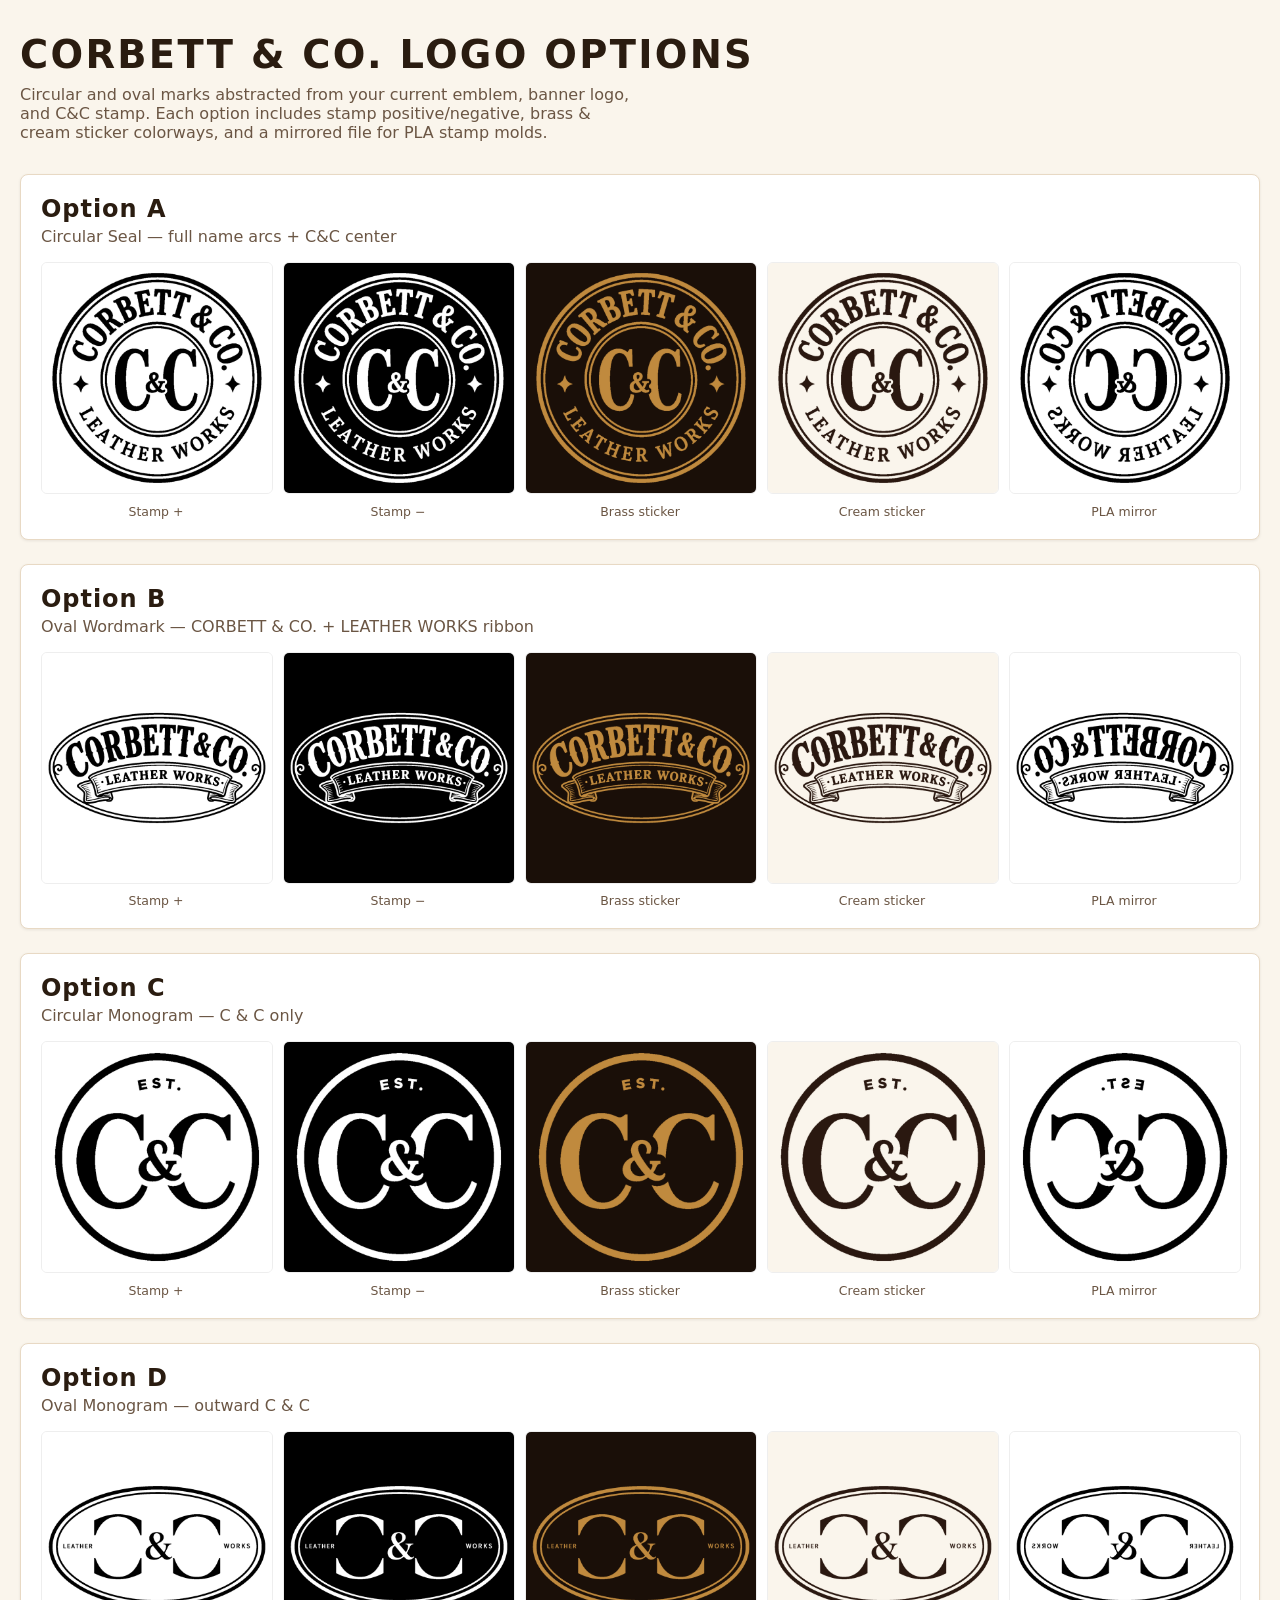
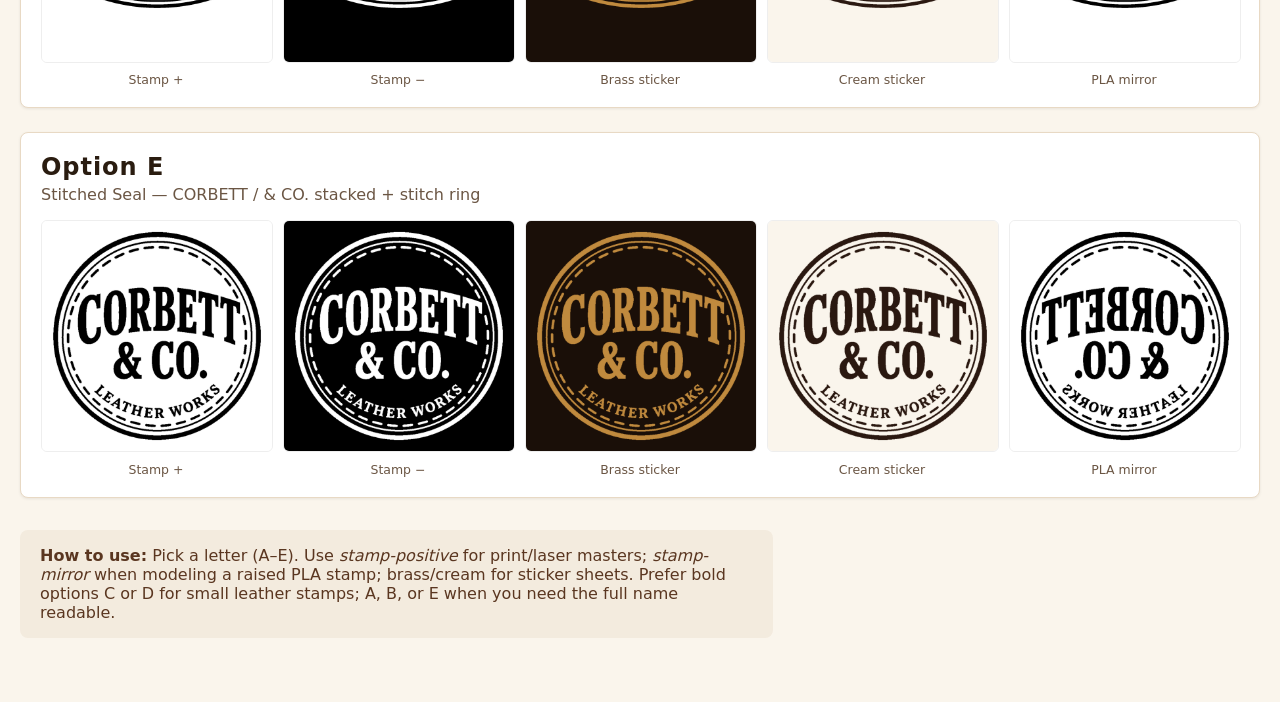
==== assets/logos/index.html @ cca7cacd "Add circular and oval logo options for stamps and stickers Five marks abstracted from the current em" ====
<!DOCTYPE html>
<html lang="en">
<head>
<meta charset="utf-8"/>
<meta name="viewport" content="width=device-width, initial-scale=1"/>
<title>Corbett &amp; Co. — Logo Options for Stamps &amp; Stickers</title>
<style>
  :root { font-family: "Source Sans 3", system-ui, sans-serif; color:#2a1c10; background:#faf5ec; }
  body { margin:0; padding:2rem 1.25rem 4rem; }
  h1 { font-family: Oswald, system-ui, sans-serif; letter-spacing:.06em; text-transform:uppercase; font-size:clamp(1.6rem,4vw,2.4rem); margin:0 0 .5rem; }
  .lead { color:#6b5644; max-width:60ch; margin:0 0 2rem; }
  .card { background:#fff; border:1px solid #e8d9c4; border-radius:8px; padding:1.25rem; margin-bottom:1.5rem; box-shadow:0 1px 3px rgba(26,15,8,.08); }
  .card h2 { font-family:Oswald,system-ui,sans-serif; margin:0 0 .25rem; letter-spacing:.04em; }
  .card p { margin:0 0 1rem; color:#6b5644; }
  .row { display:grid; grid-template-columns:repeat(auto-fit,minmax(140px,1fr)); gap:.75rem; }
  figure { margin:0; text-align:center; }
  img { width:100%; height:auto; background:#fff; border:1px solid #eee; border-radius:6px; }
  figcaption { font-size:.78rem; color:#6b5644; margin-top:.35rem; }
  .note { margin-top:2rem; padding:1rem 1.25rem; background:#f3ebde; border-radius:8px; color:#5a3620; max-width:70ch; }
</style>
</head>
<body>
  <h1>Corbett &amp; Co. Logo Options</h1>
  <p class="lead">Circular and oval marks abstracted from your current emblem, banner logo, and C&amp;C stamp. Each option includes stamp positive/negative, brass &amp; cream sticker colorways, and a mirrored file for PLA stamp molds.</p>
  
    <article class="card">
      <h2>Option A</h2>
      <p>Circular Seal — full name arcs + C&C center</p>
      <div class="row">
        <figure><img src="option-a-stamp-positive.png" alt=""><figcaption>Stamp +</figcaption></figure>
        <figure><img src="option-a-stamp-negative.png" alt=""><figcaption>Stamp −</figcaption></figure>
        <figure><img src="option-a-sticker-brass.png" alt=""><figcaption>Brass sticker</figcaption></figure>
        <figure><img src="option-a-sticker-cream.png" alt=""><figcaption>Cream sticker</figcaption></figure>
        <figure><img src="option-a-stamp-mirror.png" alt=""><figcaption>PLA mirror</figcaption></figure>
      </div>
    </article>
    <article class="card">
      <h2>Option B</h2>
      <p>Oval Wordmark — CORBETT & CO. + LEATHER WORKS ribbon</p>
      <div class="row">
        <figure><img src="option-b-stamp-positive.png" alt=""><figcaption>Stamp +</figcaption></figure>
        <figure><img src="option-b-stamp-negative.png" alt=""><figcaption>Stamp −</figcaption></figure>
        <figure><img src="option-b-sticker-brass.png" alt=""><figcaption>Brass sticker</figcaption></figure>
        <figure><img src="option-b-sticker-cream.png" alt=""><figcaption>Cream sticker</figcaption></figure>
        <figure><img src="option-b-stamp-mirror.png" alt=""><figcaption>PLA mirror</figcaption></figure>
      </div>
    </article>
    <article class="card">
      <h2>Option C</h2>
      <p>Circular Monogram — C & C only</p>
      <div class="row">
        <figure><img src="option-c-stamp-positive.png" alt=""><figcaption>Stamp +</figcaption></figure>
        <figure><img src="option-c-stamp-negative.png" alt=""><figcaption>Stamp −</figcaption></figure>
        <figure><img src="option-c-sticker-brass.png" alt=""><figcaption>Brass sticker</figcaption></figure>
        <figure><img src="option-c-sticker-cream.png" alt=""><figcaption>Cream sticker</figcaption></figure>
        <figure><img src="option-c-stamp-mirror.png" alt=""><figcaption>PLA mirror</figcaption></figure>
      </div>
    </article>
    <article class="card">
      <h2>Option D</h2>
      <p>Oval Monogram — outward C & C</p>
      <div class="row">
        <figure><img src="option-d-stamp-positive.png" alt=""><figcaption>Stamp +</figcaption></figure>
        <figure><img src="option-d-stamp-negative.png" alt=""><figcaption>Stamp −</figcaption></figure>
        <figure><img src="option-d-sticker-brass.png" alt=""><figcaption>Brass sticker</figcaption></figure>
        <figure><img src="option-d-sticker-cream.png" alt=""><figcaption>Cream sticker</figcaption></figure>
        <figure><img src="option-d-stamp-mirror.png" alt=""><figcaption>PLA mirror</figcaption></figure>
      </div>
    </article>
    <article class="card">
      <h2>Option E</h2>
      <p>Stitched Seal — CORBETT / & CO. stacked + stitch ring</p>
      <div class="row">
        <figure><img src="option-e-stamp-positive.png" alt=""><figcaption>Stamp +</figcaption></figure>
        <figure><img src="option-e-stamp-negative.png" alt=""><figcaption>Stamp −</figcaption></figure>
        <figure><img src="option-e-sticker-brass.png" alt=""><figcaption>Brass sticker</figcaption></figure>
        <figure><img src="option-e-sticker-cream.png" alt=""><figcaption>Cream sticker</figcaption></figure>
        <figure><img src="option-e-stamp-mirror.png" alt=""><figcaption>PLA mirror</figcaption></figure>
      </div>
    </article>
  <div class="note">
    <strong>How to use:</strong> Pick a letter (A–E). Use <em>stamp-positive</em> for print/laser masters; <em>stamp-mirror</em> when modeling a raised PLA stamp; brass/cream for sticker sheets. Prefer bold options C or D for small leather stamps; A, B, or E when you need the full name readable.
  </div>
</body>
</html>
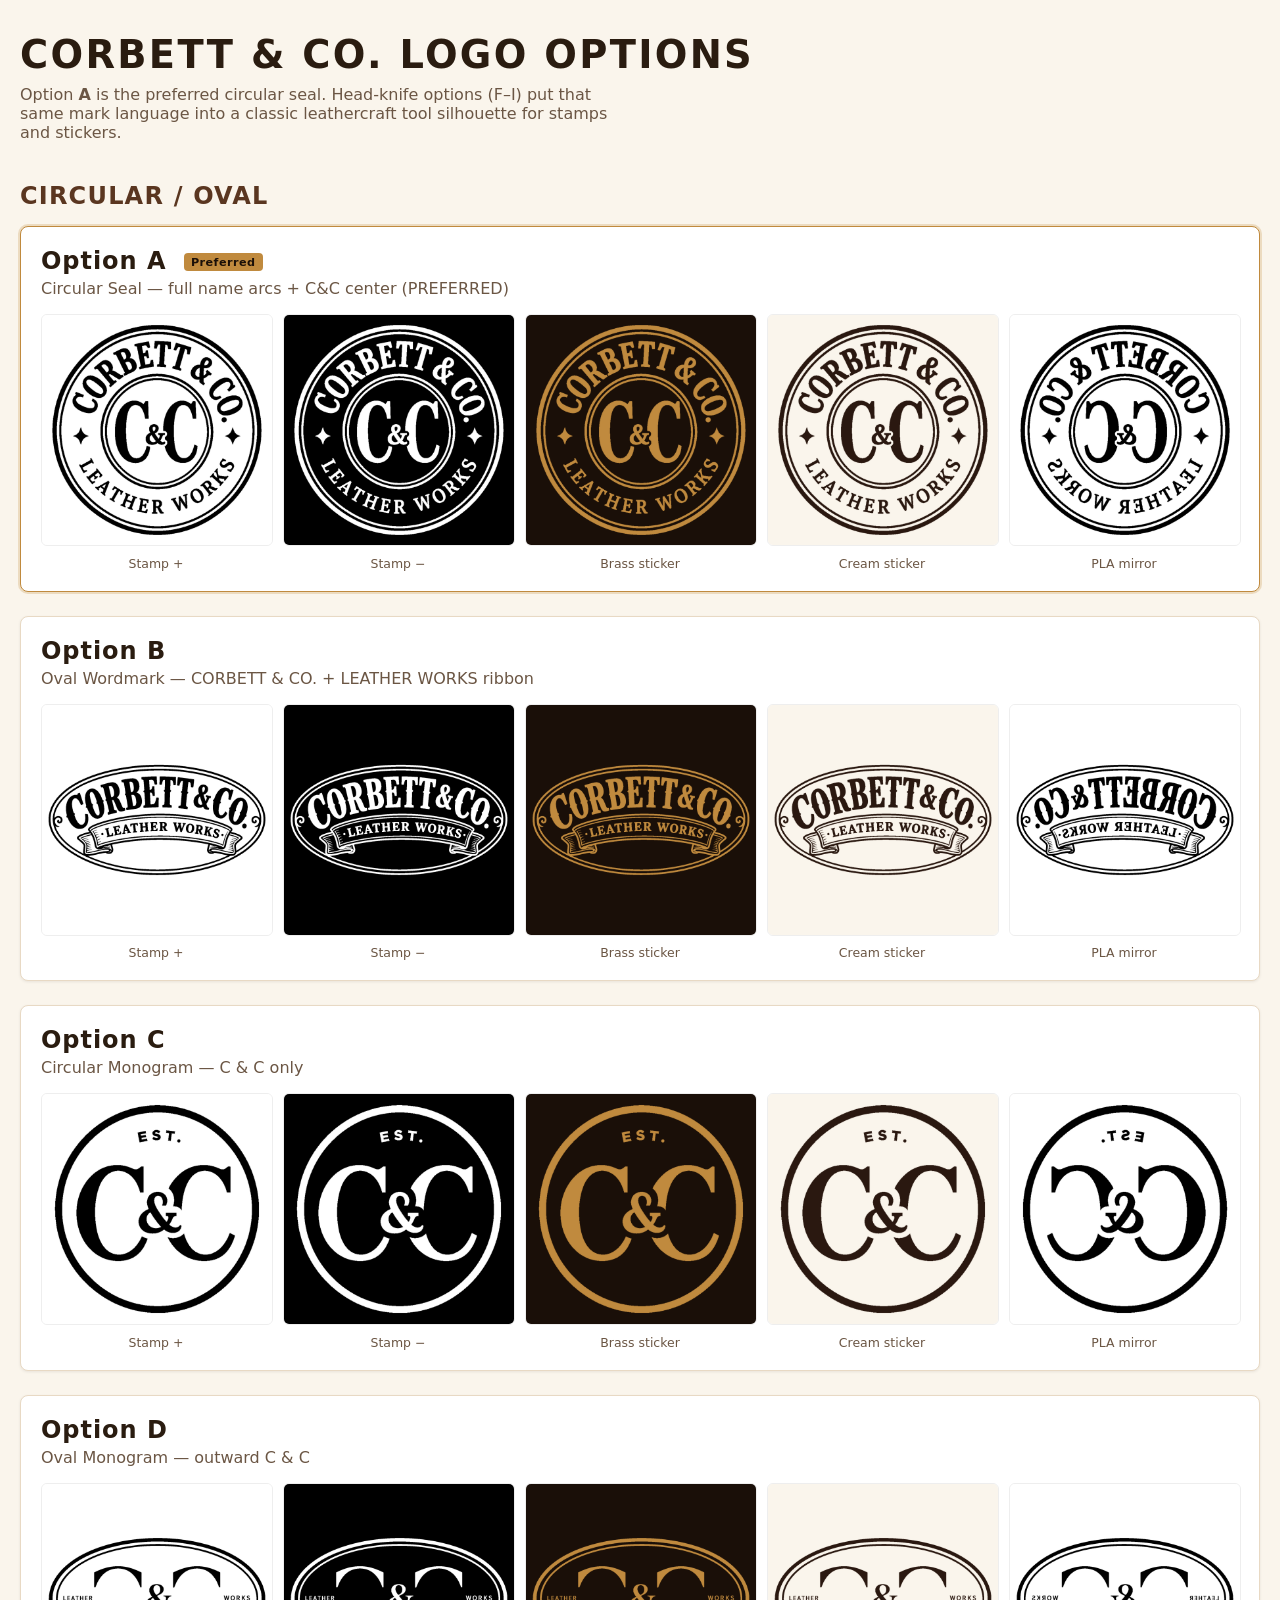
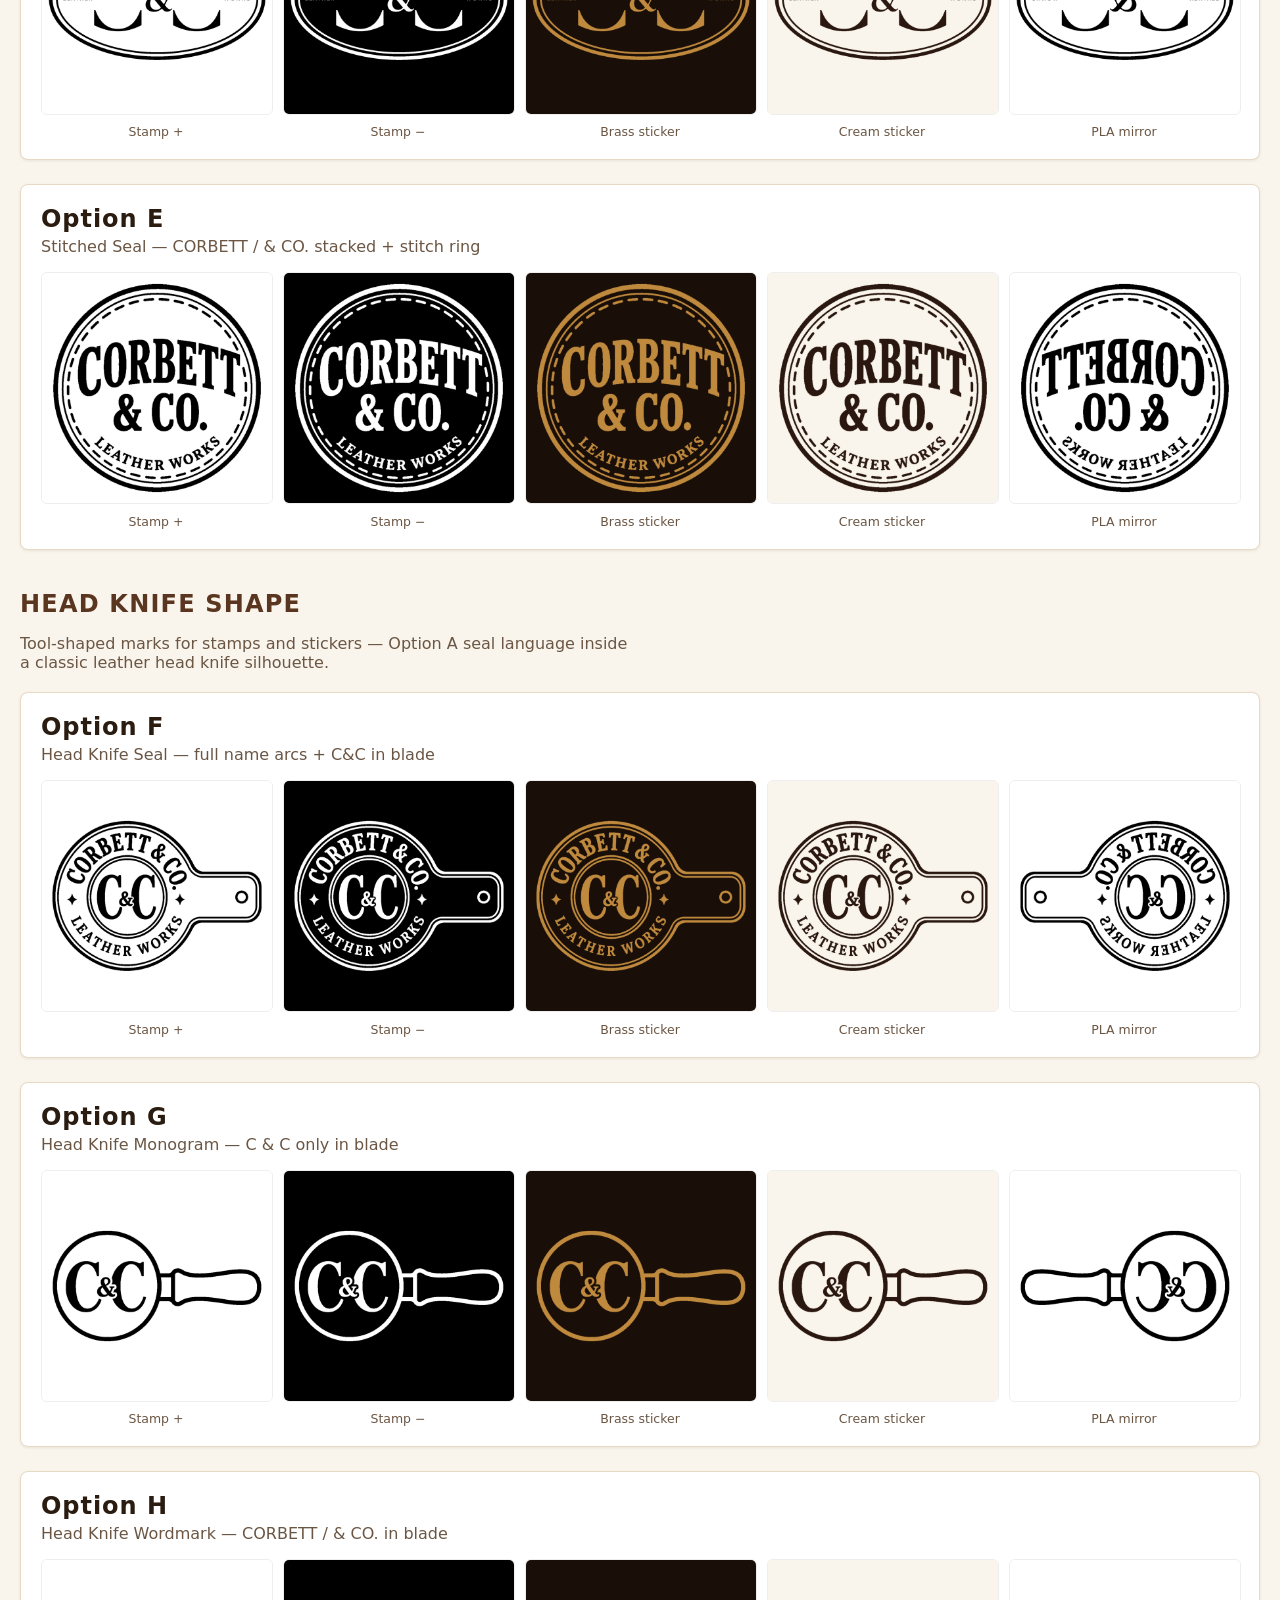
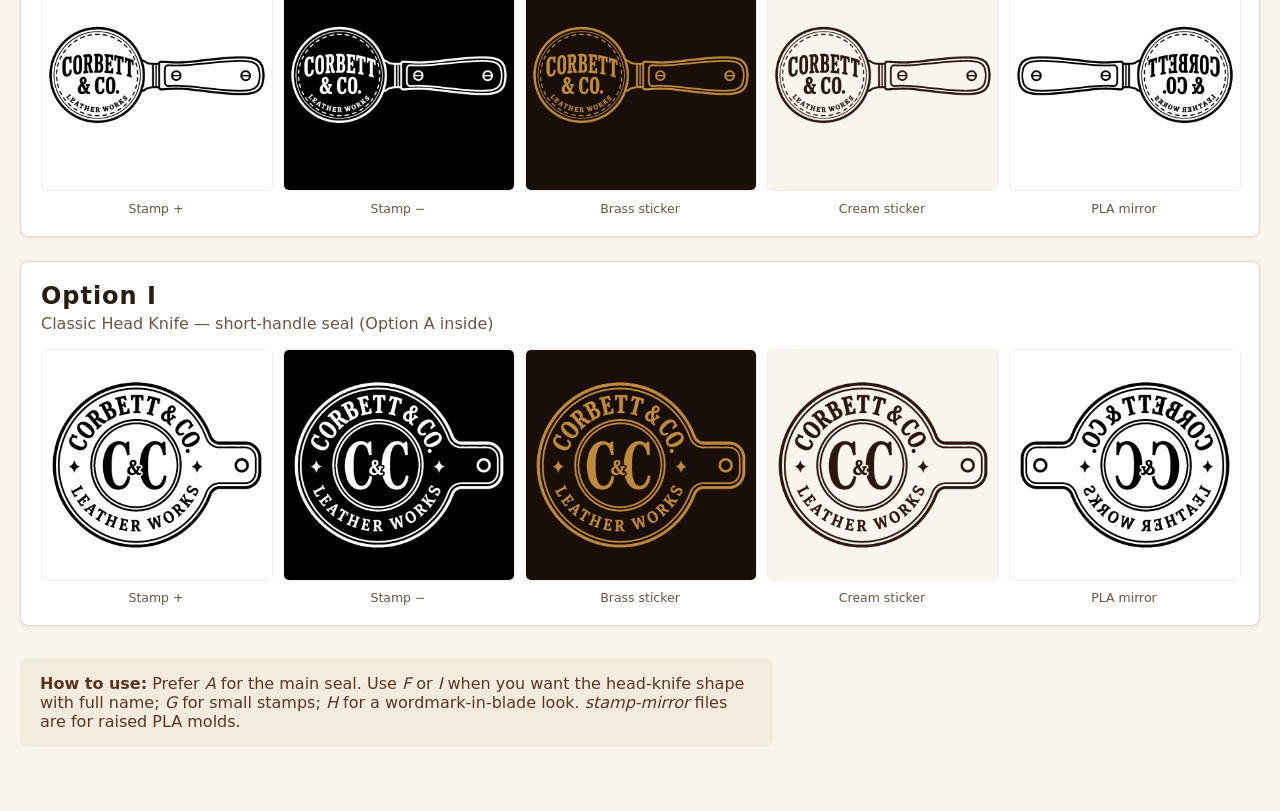
==== commit d7d268cd: "Add head-knife shaped logo options alongside preferred seal A Four tool-silhouette marks (F–I) place" ====
--- a/assets/logos/index.html
+++ b/assets/logos/index.html
@@ -8,8 +8,11 @@
   :root { font-family: "Source Sans 3", system-ui, sans-serif; color:#2a1c10; background:#faf5ec; }
   body { margin:0; padding:2rem 1.25rem 4rem; }
   h1 { font-family: Oswald, system-ui, sans-serif; letter-spacing:.06em; text-transform:uppercase; font-size:clamp(1.6rem,4vw,2.4rem); margin:0 0 .5rem; }
-  .lead { color:#6b5644; max-width:60ch; margin:0 0 2rem; }
+  h2.section { font-family: Oswald, system-ui, sans-serif; letter-spacing:.05em; text-transform:uppercase; margin:2.5rem 0 1rem; color:#5a3620; }
+  .lead { color:#6b5644; max-width:60ch; margin:0 0 1.25rem; }
   .card { background:#fff; border:1px solid #e8d9c4; border-radius:8px; padding:1.25rem; margin-bottom:1.5rem; box-shadow:0 1px 3px rgba(26,15,8,.08); }
+  .card.preferred { border-color:#c08a3e; box-shadow:0 0 0 2px rgba(192,138,62,.25); }
+  .pref { display:inline-block; margin-left:.5rem; font-size:.7rem; vertical-align:middle; background:#c08a3e; color:#1a0f08; padding:.15rem .45rem; border-radius:4px; letter-spacing:.04em; }
   .card h2 { font-family:Oswald,system-ui,sans-serif; margin:0 0 .25rem; letter-spacing:.04em; }
   .card p { margin:0 0 1rem; color:#6b5644; }
   .row { display:grid; grid-template-columns:repeat(auto-fit,minmax(140px,1fr)); gap:.75rem; }
@@ -21,11 +24,11 @@
 </head>
 <body>
   <h1>Corbett &amp; Co. Logo Options</h1>
-  <p class="lead">Circular and oval marks abstracted from your current emblem, banner logo, and C&amp;C stamp. Each option includes stamp positive/negative, brass &amp; cream sticker colorways, and a mirrored file for PLA stamp molds.</p>
-  
-    <article class="card">
-      <h2>Option A</h2>
-      <p>Circular Seal — full name arcs + C&C center</p>
+  <p class="lead">Option <strong>A</strong> is the preferred circular seal. Head-knife options (F–I) put that same mark language into a classic leathercraft tool silhouette for stamps and stickers.</p>
+  <h2 class="section">Circular / Oval</h2>
+    <article class="card preferred">
+      <h2>Option A <span class="pref">Preferred</span></h2>
+      <p>Circular Seal — full name arcs + C&C center (PREFERRED)</p>
       <div class="row">
         <figure><img src="option-a-stamp-positive.png" alt=""><figcaption>Stamp +</figcaption></figure>
         <figure><img src="option-a-stamp-negative.png" alt=""><figcaption>Stamp −</figcaption></figure>
@@ -77,9 +80,53 @@
         <figure><img src="option-e-sticker-cream.png" alt=""><figcaption>Cream sticker</figcaption></figure>
         <figure><img src="option-e-stamp-mirror.png" alt=""><figcaption>PLA mirror</figcaption></figure>
       </div>
+    </article><h2 class="section">Head Knife Shape</h2><p class="lead">Tool-shaped marks for stamps and stickers — Option A seal language inside a classic leather head knife silhouette.</p>
+    <article class="card">
+      <h2>Option F</h2>
+      <p>Head Knife Seal — full name arcs + C&C in blade</p>
+      <div class="row">
+        <figure><img src="option-f-stamp-positive.png" alt=""><figcaption>Stamp +</figcaption></figure>
+        <figure><img src="option-f-stamp-negative.png" alt=""><figcaption>Stamp −</figcaption></figure>
+        <figure><img src="option-f-sticker-brass.png" alt=""><figcaption>Brass sticker</figcaption></figure>
+        <figure><img src="option-f-sticker-cream.png" alt=""><figcaption>Cream sticker</figcaption></figure>
+        <figure><img src="option-f-stamp-mirror.png" alt=""><figcaption>PLA mirror</figcaption></figure>
+      </div>
+    </article>
+    <article class="card">
+      <h2>Option G</h2>
+      <p>Head Knife Monogram — C & C only in blade</p>
+      <div class="row">
+        <figure><img src="option-g-stamp-positive.png" alt=""><figcaption>Stamp +</figcaption></figure>
+        <figure><img src="option-g-stamp-negative.png" alt=""><figcaption>Stamp −</figcaption></figure>
+        <figure><img src="option-g-sticker-brass.png" alt=""><figcaption>Brass sticker</figcaption></figure>
+        <figure><img src="option-g-sticker-cream.png" alt=""><figcaption>Cream sticker</figcaption></figure>
+        <figure><img src="option-g-stamp-mirror.png" alt=""><figcaption>PLA mirror</figcaption></figure>
+      </div>
+    </article>
+    <article class="card">
+      <h2>Option H</h2>
+      <p>Head Knife Wordmark — CORBETT / & CO. in blade</p>
+      <div class="row">
+        <figure><img src="option-h-stamp-positive.png" alt=""><figcaption>Stamp +</figcaption></figure>
+        <figure><img src="option-h-stamp-negative.png" alt=""><figcaption>Stamp −</figcaption></figure>
+        <figure><img src="option-h-sticker-brass.png" alt=""><figcaption>Brass sticker</figcaption></figure>
+        <figure><img src="option-h-sticker-cream.png" alt=""><figcaption>Cream sticker</figcaption></figure>
+        <figure><img src="option-h-stamp-mirror.png" alt=""><figcaption>PLA mirror</figcaption></figure>
+      </div>
+    </article>
+    <article class="card">
+      <h2>Option I</h2>
+      <p>Classic Head Knife — short-handle seal (Option A inside)</p>
+      <div class="row">
+        <figure><img src="option-i-stamp-positive.png" alt=""><figcaption>Stamp +</figcaption></figure>
+        <figure><img src="option-i-stamp-negative.png" alt=""><figcaption>Stamp −</figcaption></figure>
+        <figure><img src="option-i-sticker-brass.png" alt=""><figcaption>Brass sticker</figcaption></figure>
+        <figure><img src="option-i-sticker-cream.png" alt=""><figcaption>Cream sticker</figcaption></figure>
+        <figure><img src="option-i-stamp-mirror.png" alt=""><figcaption>PLA mirror</figcaption></figure>
+      </div>
     </article>
   <div class="note">
-    <strong>How to use:</strong> Pick a letter (A–E). Use <em>stamp-positive</em> for print/laser masters; <em>stamp-mirror</em> when modeling a raised PLA stamp; brass/cream for sticker sheets. Prefer bold options C or D for small leather stamps; A, B, or E when you need the full name readable.
+    <strong>How to use:</strong> Prefer <em>A</em> for the main seal. Use <em>F</em> or <em>I</em> when you want the head-knife shape with full name; <em>G</em> for small stamps; <em>H</em> for a wordmark-in-blade look. <em>stamp-mirror</em> files are for raised PLA molds.
   </div>
 </body>
 </html>
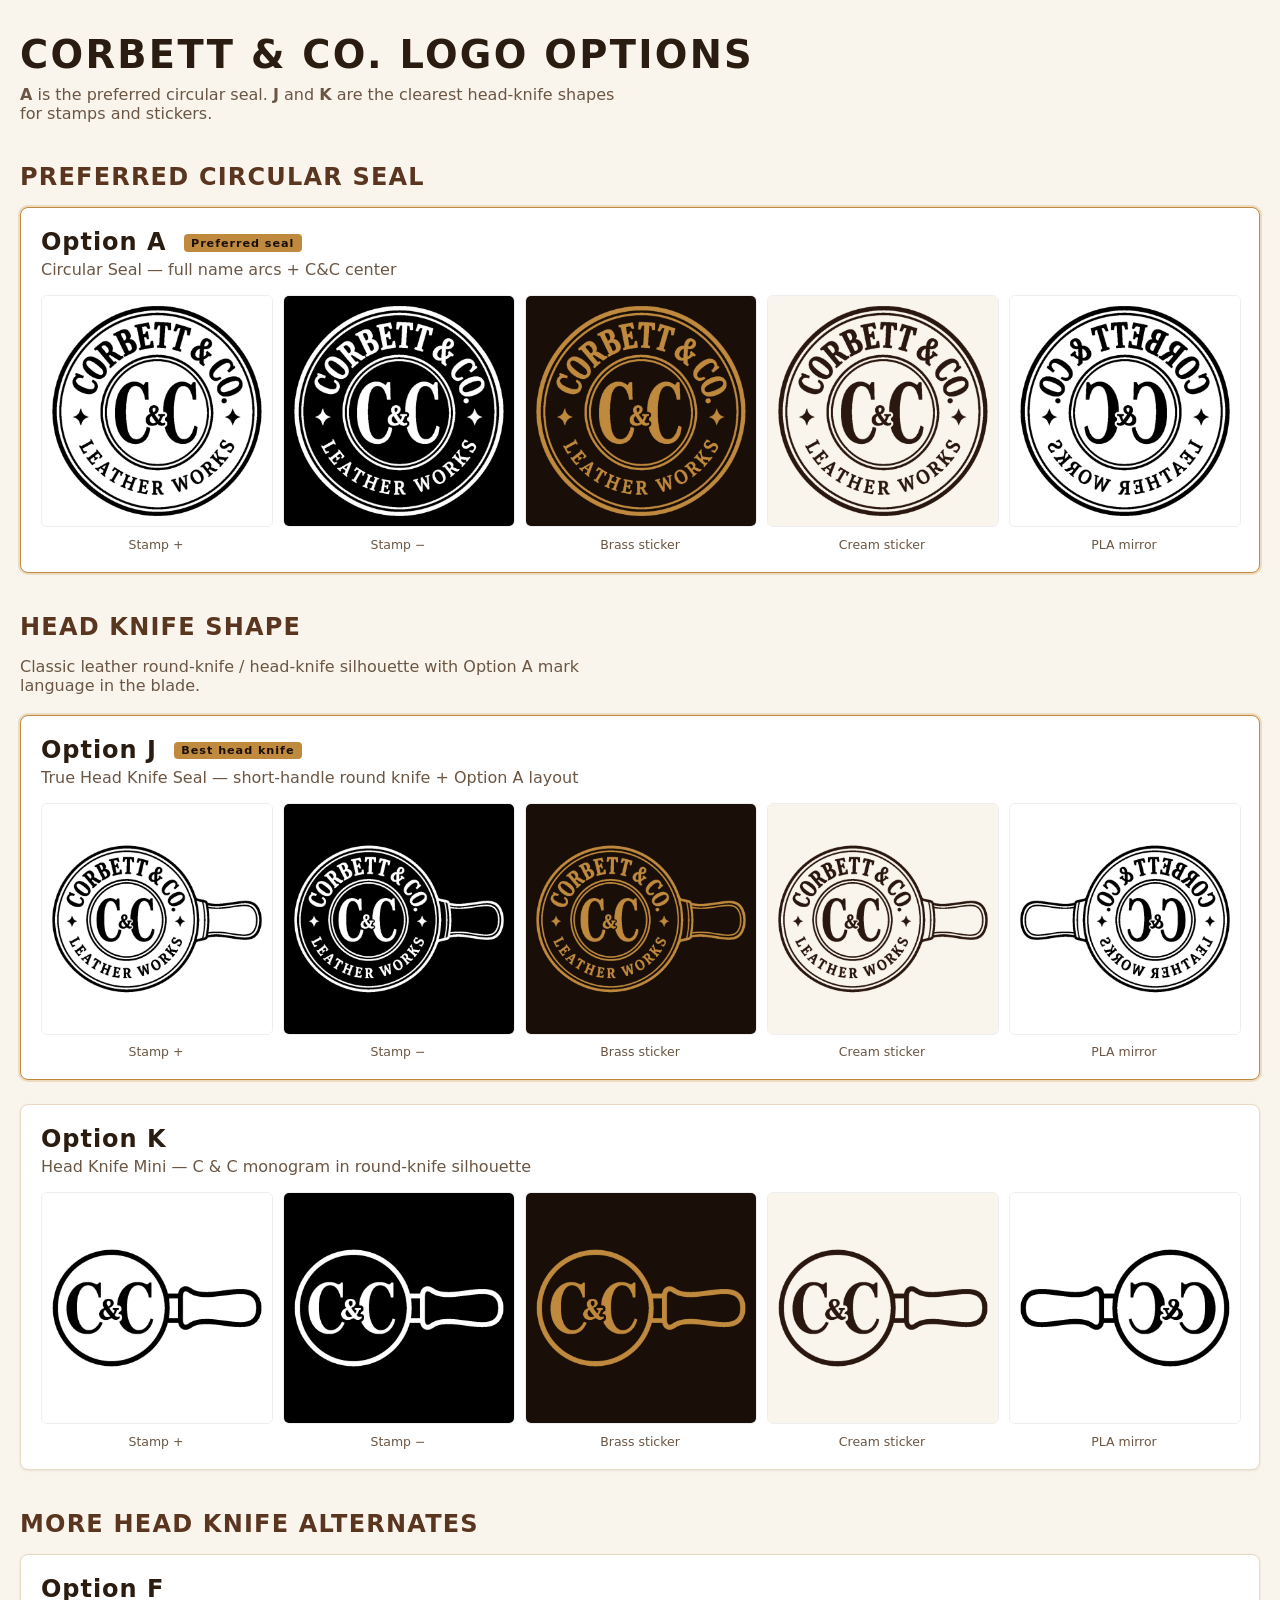
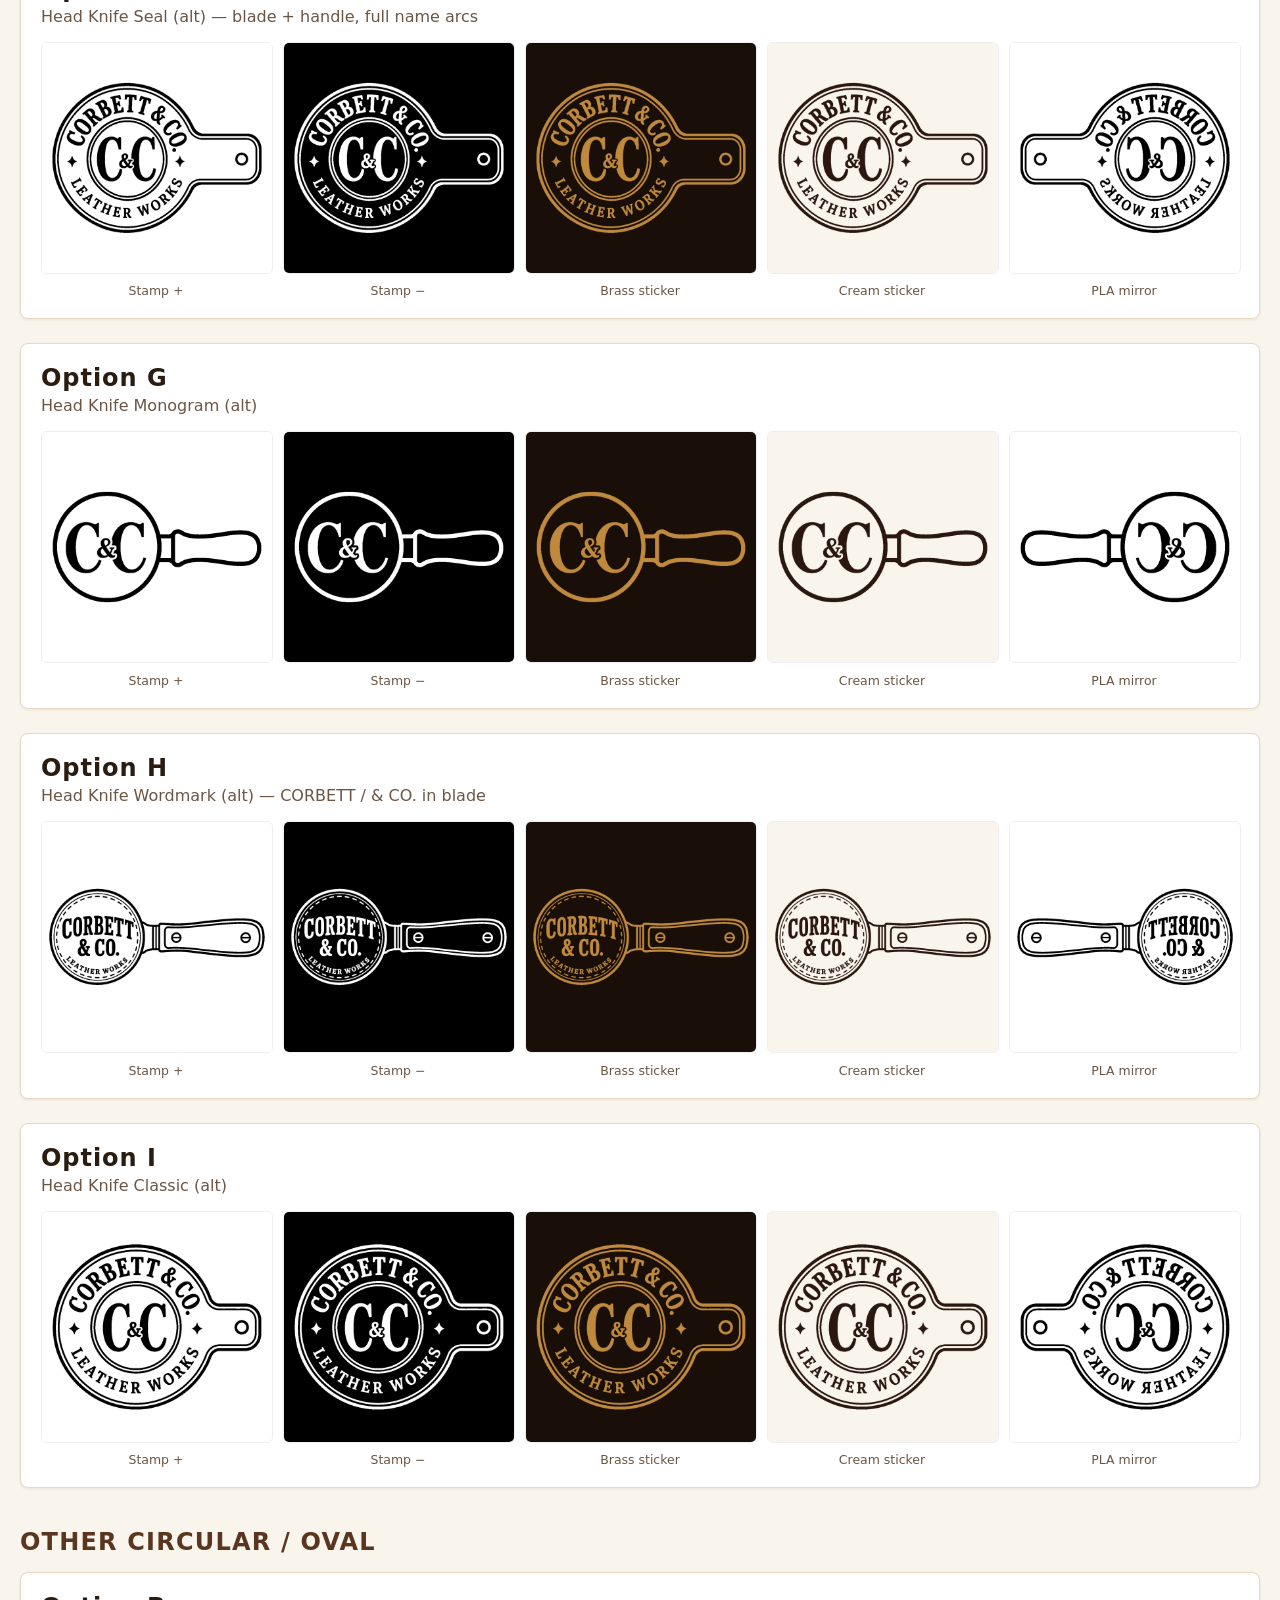
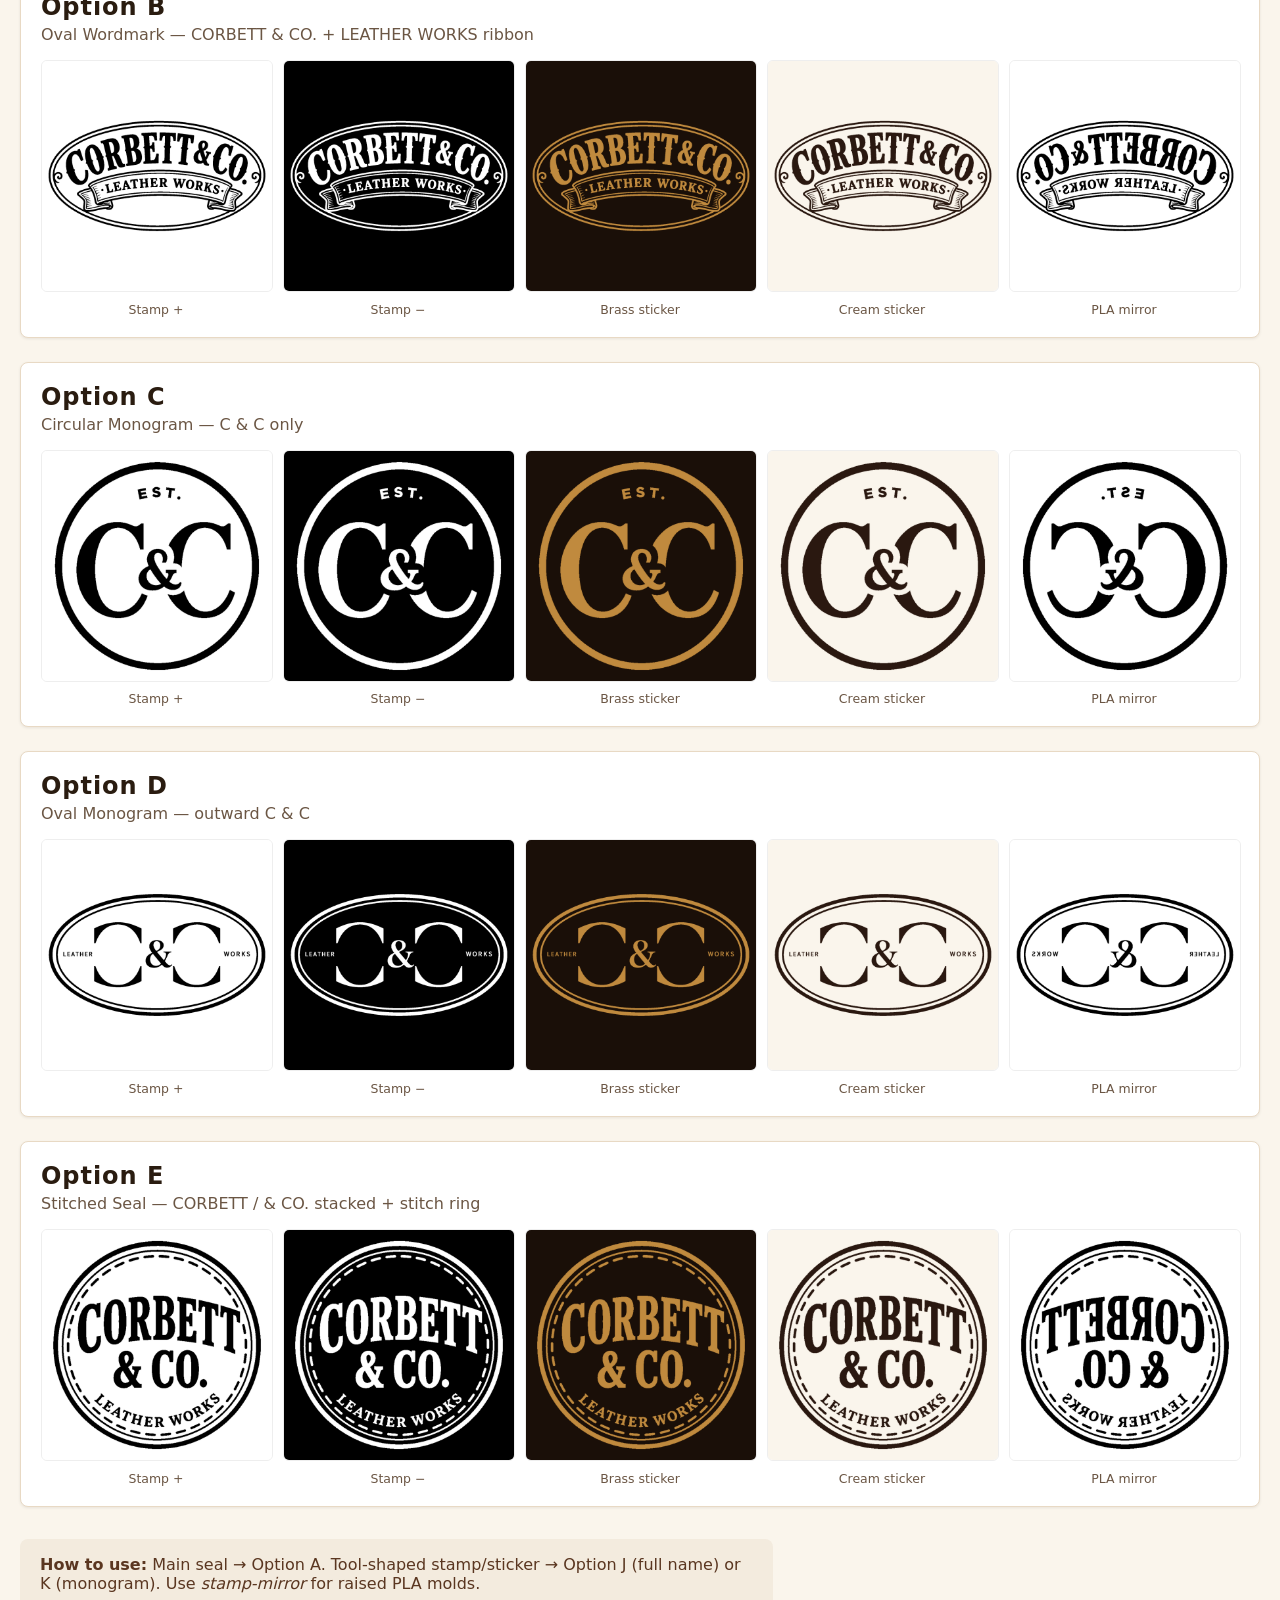
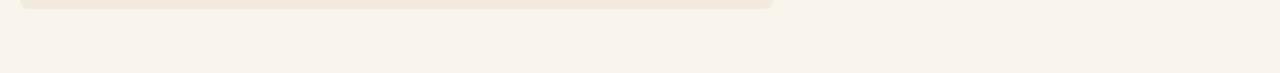
==== commit 92cc2575: "Add clearer head-knife logos J and K (true round-knife silhouette) J puts the Option A seal layout i" ====
--- a/assets/logos/index.html
+++ b/assets/logos/index.html
@@ -1,132 +1,101 @@
-<!DOCTYPE html>
-<html lang="en">
-<head>
-<meta charset="utf-8"/>
-<meta name="viewport" content="width=device-width, initial-scale=1"/>
-<title>Corbett &amp; Co. — Logo Options for Stamps &amp; Stickers</title>
+<!DOCTYPE html><html lang="en"><head><meta charset="utf-8"/><meta name="viewport" content="width=device-width, initial-scale=1"/>
+<title>Corbett &amp; Co. — Logo Options</title>
 <style>
-  :root { font-family: "Source Sans 3", system-ui, sans-serif; color:#2a1c10; background:#faf5ec; }
-  body { margin:0; padding:2rem 1.25rem 4rem; }
-  h1 { font-family: Oswald, system-ui, sans-serif; letter-spacing:.06em; text-transform:uppercase; font-size:clamp(1.6rem,4vw,2.4rem); margin:0 0 .5rem; }
-  h2.section { font-family: Oswald, system-ui, sans-serif; letter-spacing:.05em; text-transform:uppercase; margin:2.5rem 0 1rem; color:#5a3620; }
-  .lead { color:#6b5644; max-width:60ch; margin:0 0 1.25rem; }
-  .card { background:#fff; border:1px solid #e8d9c4; border-radius:8px; padding:1.25rem; margin-bottom:1.5rem; box-shadow:0 1px 3px rgba(26,15,8,.08); }
-  .card.preferred { border-color:#c08a3e; box-shadow:0 0 0 2px rgba(192,138,62,.25); }
-  .pref { display:inline-block; margin-left:.5rem; font-size:.7rem; vertical-align:middle; background:#c08a3e; color:#1a0f08; padding:.15rem .45rem; border-radius:4px; letter-spacing:.04em; }
-  .card h2 { font-family:Oswald,system-ui,sans-serif; margin:0 0 .25rem; letter-spacing:.04em; }
-  .card p { margin:0 0 1rem; color:#6b5644; }
-  .row { display:grid; grid-template-columns:repeat(auto-fit,minmax(140px,1fr)); gap:.75rem; }
-  figure { margin:0; text-align:center; }
-  img { width:100%; height:auto; background:#fff; border:1px solid #eee; border-radius:6px; }
-  figcaption { font-size:.78rem; color:#6b5644; margin-top:.35rem; }
-  .note { margin-top:2rem; padding:1rem 1.25rem; background:#f3ebde; border-radius:8px; color:#5a3620; max-width:70ch; }
-</style>
-</head>
-<body>
-  <h1>Corbett &amp; Co. Logo Options</h1>
-  <p class="lead">Option <strong>A</strong> is the preferred circular seal. Head-knife options (F–I) put that same mark language into a classic leathercraft tool silhouette for stamps and stickers.</p>
-  <h2 class="section">Circular / Oval</h2>
-    <article class="card preferred">
-      <h2>Option A <span class="pref">Preferred</span></h2>
-      <p>Circular Seal — full name arcs + C&C center (PREFERRED)</p>
-      <div class="row">
-        <figure><img src="option-a-stamp-positive.png" alt=""><figcaption>Stamp +</figcaption></figure>
-        <figure><img src="option-a-stamp-negative.png" alt=""><figcaption>Stamp −</figcaption></figure>
-        <figure><img src="option-a-sticker-brass.png" alt=""><figcaption>Brass sticker</figcaption></figure>
-        <figure><img src="option-a-sticker-cream.png" alt=""><figcaption>Cream sticker</figcaption></figure>
-        <figure><img src="option-a-stamp-mirror.png" alt=""><figcaption>PLA mirror</figcaption></figure>
-      </div>
-    </article>
-    <article class="card">
-      <h2>Option B</h2>
-      <p>Oval Wordmark — CORBETT & CO. + LEATHER WORKS ribbon</p>
-      <div class="row">
-        <figure><img src="option-b-stamp-positive.png" alt=""><figcaption>Stamp +</figcaption></figure>
-        <figure><img src="option-b-stamp-negative.png" alt=""><figcaption>Stamp −</figcaption></figure>
-        <figure><img src="option-b-sticker-brass.png" alt=""><figcaption>Brass sticker</figcaption></figure>
-        <figure><img src="option-b-sticker-cream.png" alt=""><figcaption>Cream sticker</figcaption></figure>
-        <figure><img src="option-b-stamp-mirror.png" alt=""><figcaption>PLA mirror</figcaption></figure>
-      </div>
-    </article>
-    <article class="card">
-      <h2>Option C</h2>
-      <p>Circular Monogram — C & C only</p>
-      <div class="row">
-        <figure><img src="option-c-stamp-positive.png" alt=""><figcaption>Stamp +</figcaption></figure>
-        <figure><img src="option-c-stamp-negative.png" alt=""><figcaption>Stamp −</figcaption></figure>
-        <figure><img src="option-c-sticker-brass.png" alt=""><figcaption>Brass sticker</figcaption></figure>
-        <figure><img src="option-c-sticker-cream.png" alt=""><figcaption>Cream sticker</figcaption></figure>
-        <figure><img src="option-c-stamp-mirror.png" alt=""><figcaption>PLA mirror</figcaption></figure>
-      </div>
-    </article>
-    <article class="card">
-      <h2>Option D</h2>
-      <p>Oval Monogram — outward C & C</p>
-      <div class="row">
-        <figure><img src="option-d-stamp-positive.png" alt=""><figcaption>Stamp +</figcaption></figure>
-        <figure><img src="option-d-stamp-negative.png" alt=""><figcaption>Stamp −</figcaption></figure>
-        <figure><img src="option-d-sticker-brass.png" alt=""><figcaption>Brass sticker</figcaption></figure>
-        <figure><img src="option-d-sticker-cream.png" alt=""><figcaption>Cream sticker</figcaption></figure>
-        <figure><img src="option-d-stamp-mirror.png" alt=""><figcaption>PLA mirror</figcaption></figure>
-      </div>
-    </article>
-    <article class="card">
-      <h2>Option E</h2>
-      <p>Stitched Seal — CORBETT / & CO. stacked + stitch ring</p>
-      <div class="row">
-        <figure><img src="option-e-stamp-positive.png" alt=""><figcaption>Stamp +</figcaption></figure>
-        <figure><img src="option-e-stamp-negative.png" alt=""><figcaption>Stamp −</figcaption></figure>
-        <figure><img src="option-e-sticker-brass.png" alt=""><figcaption>Brass sticker</figcaption></figure>
-        <figure><img src="option-e-sticker-cream.png" alt=""><figcaption>Cream sticker</figcaption></figure>
-        <figure><img src="option-e-stamp-mirror.png" alt=""><figcaption>PLA mirror</figcaption></figure>
-      </div>
-    </article><h2 class="section">Head Knife Shape</h2><p class="lead">Tool-shaped marks for stamps and stickers — Option A seal language inside a classic leather head knife silhouette.</p>
-    <article class="card">
-      <h2>Option F</h2>
-      <p>Head Knife Seal — full name arcs + C&C in blade</p>
-      <div class="row">
-        <figure><img src="option-f-stamp-positive.png" alt=""><figcaption>Stamp +</figcaption></figure>
-        <figure><img src="option-f-stamp-negative.png" alt=""><figcaption>Stamp −</figcaption></figure>
-        <figure><img src="option-f-sticker-brass.png" alt=""><figcaption>Brass sticker</figcaption></figure>
-        <figure><img src="option-f-sticker-cream.png" alt=""><figcaption>Cream sticker</figcaption></figure>
-        <figure><img src="option-f-stamp-mirror.png" alt=""><figcaption>PLA mirror</figcaption></figure>
-      </div>
-    </article>
-    <article class="card">
-      <h2>Option G</h2>
-      <p>Head Knife Monogram — C & C only in blade</p>
-      <div class="row">
-        <figure><img src="option-g-stamp-positive.png" alt=""><figcaption>Stamp +</figcaption></figure>
-        <figure><img src="option-g-stamp-negative.png" alt=""><figcaption>Stamp −</figcaption></figure>
-        <figure><img src="option-g-sticker-brass.png" alt=""><figcaption>Brass sticker</figcaption></figure>
-        <figure><img src="option-g-sticker-cream.png" alt=""><figcaption>Cream sticker</figcaption></figure>
-        <figure><img src="option-g-stamp-mirror.png" alt=""><figcaption>PLA mirror</figcaption></figure>
-      </div>
-    </article>
-    <article class="card">
-      <h2>Option H</h2>
-      <p>Head Knife Wordmark — CORBETT / & CO. in blade</p>
-      <div class="row">
-        <figure><img src="option-h-stamp-positive.png" alt=""><figcaption>Stamp +</figcaption></figure>
-        <figure><img src="option-h-stamp-negative.png" alt=""><figcaption>Stamp −</figcaption></figure>
-        <figure><img src="option-h-sticker-brass.png" alt=""><figcaption>Brass sticker</figcaption></figure>
-        <figure><img src="option-h-sticker-cream.png" alt=""><figcaption>Cream sticker</figcaption></figure>
-        <figure><img src="option-h-stamp-mirror.png" alt=""><figcaption>PLA mirror</figcaption></figure>
-      </div>
-    </article>
-    <article class="card">
-      <h2>Option I</h2>
-      <p>Classic Head Knife — short-handle seal (Option A inside)</p>
-      <div class="row">
-        <figure><img src="option-i-stamp-positive.png" alt=""><figcaption>Stamp +</figcaption></figure>
-        <figure><img src="option-i-stamp-negative.png" alt=""><figcaption>Stamp −</figcaption></figure>
-        <figure><img src="option-i-sticker-brass.png" alt=""><figcaption>Brass sticker</figcaption></figure>
-        <figure><img src="option-i-sticker-cream.png" alt=""><figcaption>Cream sticker</figcaption></figure>
-        <figure><img src="option-i-stamp-mirror.png" alt=""><figcaption>PLA mirror</figcaption></figure>
-      </div>
-    </article>
-  <div class="note">
-    <strong>How to use:</strong> Prefer <em>A</em> for the main seal. Use <em>F</em> or <em>I</em> when you want the head-knife shape with full name; <em>G</em> for small stamps; <em>H</em> for a wordmark-in-blade look. <em>stamp-mirror</em> files are for raised PLA molds.
-  </div>
-</body>
-</html>+:root{font-family:"Source Sans 3",system-ui,sans-serif;color:#2a1c10;background:#faf5ec}
+body{margin:0;padding:2rem 1.25rem 4rem}
+h1{font-family:Oswald,system-ui,sans-serif;letter-spacing:.06em;text-transform:uppercase;font-size:clamp(1.6rem,4vw,2.4rem);margin:0 0 .5rem}
+h2.section{font-family:Oswald,system-ui,sans-serif;letter-spacing:.05em;text-transform:uppercase;margin:2.5rem 0 1rem;color:#5a3620}
+.lead{color:#6b5644;max-width:60ch;margin:0 0 1.25rem}
+.card{background:#fff;border:1px solid #e8d9c4;border-radius:8px;padding:1.25rem;margin-bottom:1.5rem;box-shadow:0 1px 3px rgba(26,15,8,.08)}
+.card.preferred{border-color:#c08a3e;box-shadow:0 0 0 2px rgba(192,138,62,.25)}
+.pref{display:inline-block;margin-left:.5rem;font-size:.7rem;vertical-align:middle;background:#c08a3e;color:#1a0f08;padding:.15rem .45rem;border-radius:4px}
+.card h2{font-family:Oswald,system-ui,sans-serif;margin:0 0 .25rem;letter-spacing:.04em}
+.card p{margin:0 0 1rem;color:#6b5644}
+.row{display:grid;grid-template-columns:repeat(auto-fit,minmax(140px,1fr));gap:.75rem}
+figure{margin:0;text-align:center}
+img{width:100%;height:auto;background:#fff;border:1px solid #eee;border-radius:6px}
+figcaption{font-size:.78rem;color:#6b5644;margin-top:.35rem}
+.note{margin-top:2rem;padding:1rem 1.25rem;background:#f3ebde;border-radius:8px;color:#5a3620;max-width:70ch}
+</style></head><body>
+<h1>Corbett &amp; Co. Logo Options</h1>
+<p class="lead"><strong>A</strong> is the preferred circular seal. <strong>J</strong> and <strong>K</strong> are the clearest head-knife shapes for stamps and stickers.</p>
+<h2 class="section">Preferred circular seal</h2><article class="card preferred"><h2>Option A <span class="pref">Preferred seal</span></h2><p>Circular Seal — full name arcs + C&C center</p>
+    <div class="row">
+    <figure><img src="option-a-stamp-positive.png" alt=""><figcaption>Stamp +</figcaption></figure>
+    <figure><img src="option-a-stamp-negative.png" alt=""><figcaption>Stamp −</figcaption></figure>
+    <figure><img src="option-a-sticker-brass.png" alt=""><figcaption>Brass sticker</figcaption></figure>
+    <figure><img src="option-a-sticker-cream.png" alt=""><figcaption>Cream sticker</figcaption></figure>
+    <figure><img src="option-a-stamp-mirror.png" alt=""><figcaption>PLA mirror</figcaption></figure>
+    </div></article><h2 class="section">Head knife shape</h2><p class="lead">Classic leather round-knife / head-knife silhouette with Option A mark language in the blade.</p><article class="card preferred"><h2>Option J <span class="pref">Best head knife</span></h2><p>True Head Knife Seal — short-handle round knife + Option A layout</p>
+    <div class="row">
+    <figure><img src="option-j-stamp-positive.png" alt=""><figcaption>Stamp +</figcaption></figure>
+    <figure><img src="option-j-stamp-negative.png" alt=""><figcaption>Stamp −</figcaption></figure>
+    <figure><img src="option-j-sticker-brass.png" alt=""><figcaption>Brass sticker</figcaption></figure>
+    <figure><img src="option-j-sticker-cream.png" alt=""><figcaption>Cream sticker</figcaption></figure>
+    <figure><img src="option-j-stamp-mirror.png" alt=""><figcaption>PLA mirror</figcaption></figure>
+    </div></article><article class="card"><h2>Option K</h2><p>Head Knife Mini — C & C monogram in round-knife silhouette</p>
+    <div class="row">
+    <figure><img src="option-k-stamp-positive.png" alt=""><figcaption>Stamp +</figcaption></figure>
+    <figure><img src="option-k-stamp-negative.png" alt=""><figcaption>Stamp −</figcaption></figure>
+    <figure><img src="option-k-sticker-brass.png" alt=""><figcaption>Brass sticker</figcaption></figure>
+    <figure><img src="option-k-sticker-cream.png" alt=""><figcaption>Cream sticker</figcaption></figure>
+    <figure><img src="option-k-stamp-mirror.png" alt=""><figcaption>PLA mirror</figcaption></figure>
+    </div></article><h2 class="section">More head knife alternates</h2><article class="card"><h2>Option F</h2><p>Head Knife Seal (alt) — blade + handle, full name arcs</p>
+    <div class="row">
+    <figure><img src="option-f-stamp-positive.png" alt=""><figcaption>Stamp +</figcaption></figure>
+    <figure><img src="option-f-stamp-negative.png" alt=""><figcaption>Stamp −</figcaption></figure>
+    <figure><img src="option-f-sticker-brass.png" alt=""><figcaption>Brass sticker</figcaption></figure>
+    <figure><img src="option-f-sticker-cream.png" alt=""><figcaption>Cream sticker</figcaption></figure>
+    <figure><img src="option-f-stamp-mirror.png" alt=""><figcaption>PLA mirror</figcaption></figure>
+    </div></article><article class="card"><h2>Option G</h2><p>Head Knife Monogram (alt)</p>
+    <div class="row">
+    <figure><img src="option-g-stamp-positive.png" alt=""><figcaption>Stamp +</figcaption></figure>
+    <figure><img src="option-g-stamp-negative.png" alt=""><figcaption>Stamp −</figcaption></figure>
+    <figure><img src="option-g-sticker-brass.png" alt=""><figcaption>Brass sticker</figcaption></figure>
+    <figure><img src="option-g-sticker-cream.png" alt=""><figcaption>Cream sticker</figcaption></figure>
+    <figure><img src="option-g-stamp-mirror.png" alt=""><figcaption>PLA mirror</figcaption></figure>
+    </div></article><article class="card"><h2>Option H</h2><p>Head Knife Wordmark (alt) — CORBETT / & CO. in blade</p>
+    <div class="row">
+    <figure><img src="option-h-stamp-positive.png" alt=""><figcaption>Stamp +</figcaption></figure>
+    <figure><img src="option-h-stamp-negative.png" alt=""><figcaption>Stamp −</figcaption></figure>
+    <figure><img src="option-h-sticker-brass.png" alt=""><figcaption>Brass sticker</figcaption></figure>
+    <figure><img src="option-h-sticker-cream.png" alt=""><figcaption>Cream sticker</figcaption></figure>
+    <figure><img src="option-h-stamp-mirror.png" alt=""><figcaption>PLA mirror</figcaption></figure>
+    </div></article><article class="card"><h2>Option I</h2><p>Head Knife Classic (alt)</p>
+    <div class="row">
+    <figure><img src="option-i-stamp-positive.png" alt=""><figcaption>Stamp +</figcaption></figure>
+    <figure><img src="option-i-stamp-negative.png" alt=""><figcaption>Stamp −</figcaption></figure>
+    <figure><img src="option-i-sticker-brass.png" alt=""><figcaption>Brass sticker</figcaption></figure>
+    <figure><img src="option-i-sticker-cream.png" alt=""><figcaption>Cream sticker</figcaption></figure>
+    <figure><img src="option-i-stamp-mirror.png" alt=""><figcaption>PLA mirror</figcaption></figure>
+    </div></article><h2 class="section">Other circular / oval</h2><article class="card"><h2>Option B</h2><p>Oval Wordmark — CORBETT & CO. + LEATHER WORKS ribbon</p>
+    <div class="row">
+    <figure><img src="option-b-stamp-positive.png" alt=""><figcaption>Stamp +</figcaption></figure>
+    <figure><img src="option-b-stamp-negative.png" alt=""><figcaption>Stamp −</figcaption></figure>
+    <figure><img src="option-b-sticker-brass.png" alt=""><figcaption>Brass sticker</figcaption></figure>
+    <figure><img src="option-b-sticker-cream.png" alt=""><figcaption>Cream sticker</figcaption></figure>
+    <figure><img src="option-b-stamp-mirror.png" alt=""><figcaption>PLA mirror</figcaption></figure>
+    </div></article><article class="card"><h2>Option C</h2><p>Circular Monogram — C & C only</p>
+    <div class="row">
+    <figure><img src="option-c-stamp-positive.png" alt=""><figcaption>Stamp +</figcaption></figure>
+    <figure><img src="option-c-stamp-negative.png" alt=""><figcaption>Stamp −</figcaption></figure>
+    <figure><img src="option-c-sticker-brass.png" alt=""><figcaption>Brass sticker</figcaption></figure>
+    <figure><img src="option-c-sticker-cream.png" alt=""><figcaption>Cream sticker</figcaption></figure>
+    <figure><img src="option-c-stamp-mirror.png" alt=""><figcaption>PLA mirror</figcaption></figure>
+    </div></article><article class="card"><h2>Option D</h2><p>Oval Monogram — outward C & C</p>
+    <div class="row">
+    <figure><img src="option-d-stamp-positive.png" alt=""><figcaption>Stamp +</figcaption></figure>
+    <figure><img src="option-d-stamp-negative.png" alt=""><figcaption>Stamp −</figcaption></figure>
+    <figure><img src="option-d-sticker-brass.png" alt=""><figcaption>Brass sticker</figcaption></figure>
+    <figure><img src="option-d-sticker-cream.png" alt=""><figcaption>Cream sticker</figcaption></figure>
+    <figure><img src="option-d-stamp-mirror.png" alt=""><figcaption>PLA mirror</figcaption></figure>
+    </div></article><article class="card"><h2>Option E</h2><p>Stitched Seal — CORBETT / & CO. stacked + stitch ring</p>
+    <div class="row">
+    <figure><img src="option-e-stamp-positive.png" alt=""><figcaption>Stamp +</figcaption></figure>
+    <figure><img src="option-e-stamp-negative.png" alt=""><figcaption>Stamp −</figcaption></figure>
+    <figure><img src="option-e-sticker-brass.png" alt=""><figcaption>Brass sticker</figcaption></figure>
+    <figure><img src="option-e-sticker-cream.png" alt=""><figcaption>Cream sticker</figcaption></figure>
+    <figure><img src="option-e-stamp-mirror.png" alt=""><figcaption>PLA mirror</figcaption></figure>
+    </div></article>
+<div class="note"><strong>How to use:</strong> Main seal → Option A. Tool-shaped stamp/sticker → Option J (full name) or K (monogram). Use <em>stamp-mirror</em> for raised PLA molds.</div>
+</body></html>
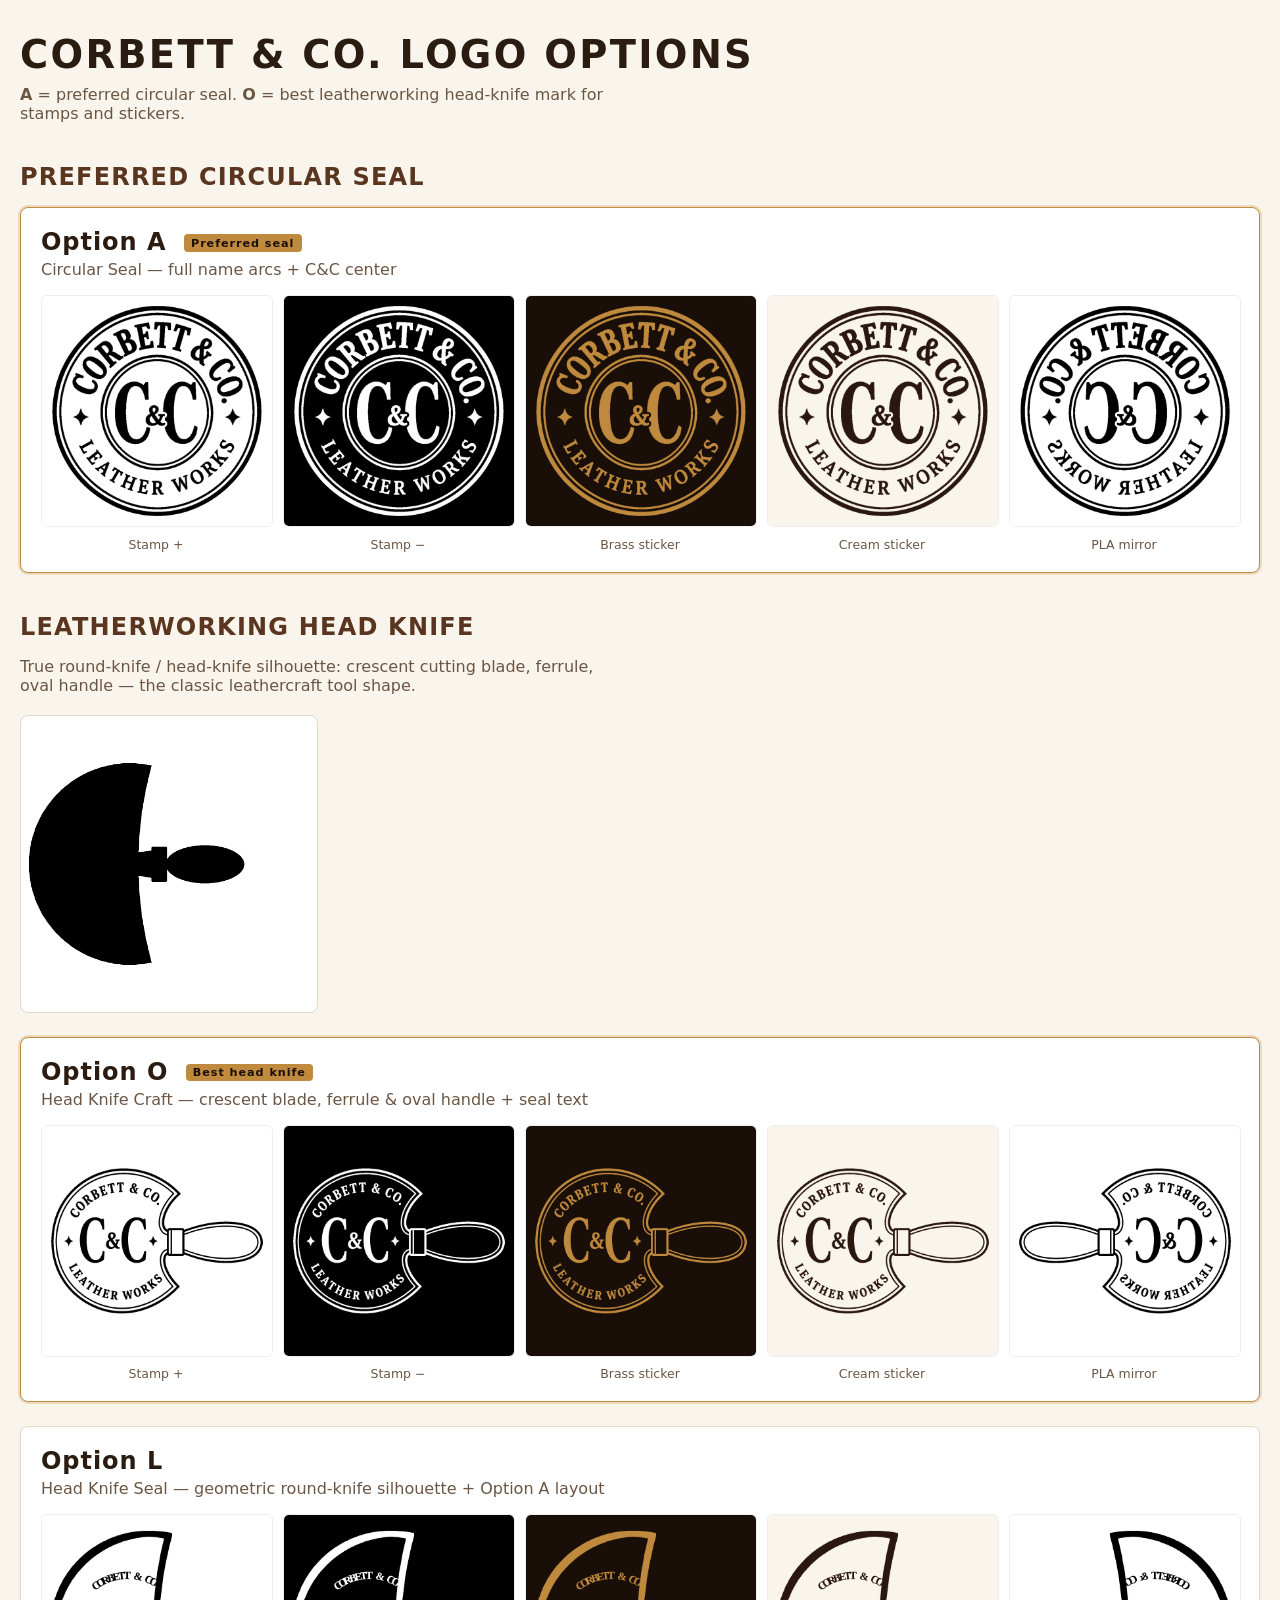
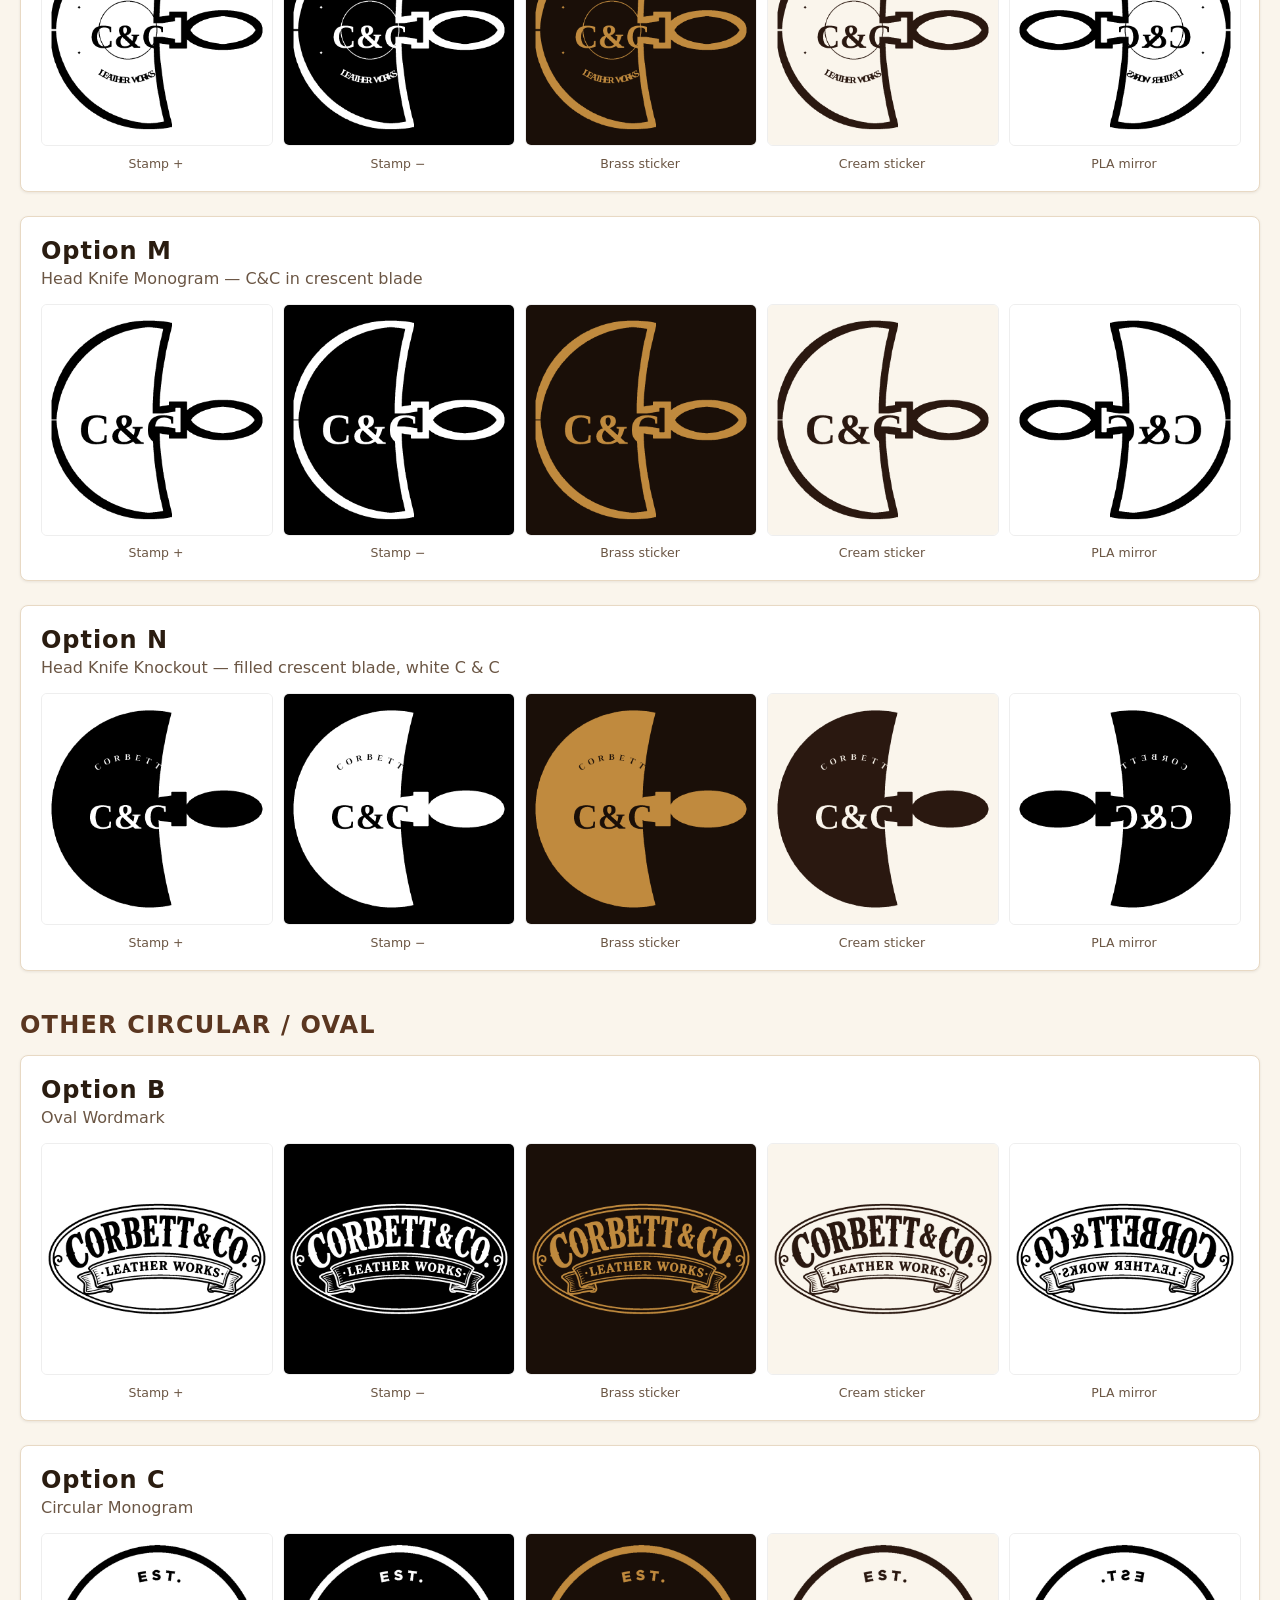
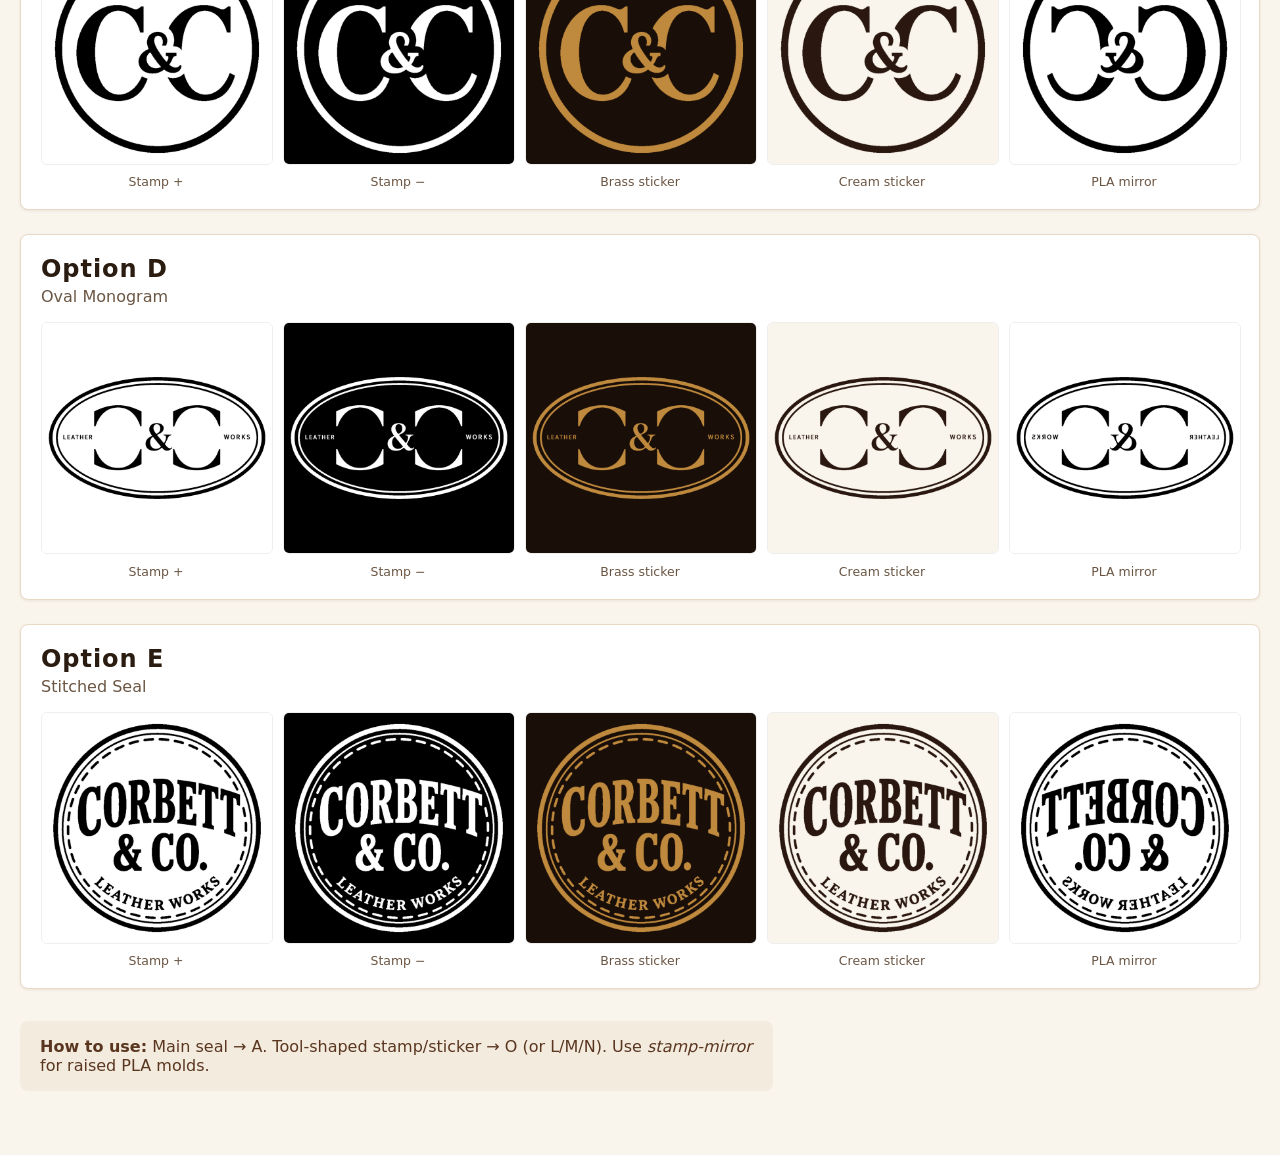
==== commit 320d6a70: "Add true leather head-knife logos (crescent blade + oval handle) Rebuild tool-shaped marks to match " ====
--- a/assets/logos/index.html
+++ b/assets/logos/index.html
@@ -18,7 +18,7 @@
 .note{margin-top:2rem;padding:1rem 1.25rem;background:#f3ebde;border-radius:8px;color:#5a3620;max-width:70ch}
 </style></head><body>
 <h1>Corbett &amp; Co. Logo Options</h1>
-<p class="lead"><strong>A</strong> is the preferred circular seal. <strong>J</strong> and <strong>K</strong> are the clearest head-knife shapes for stamps and stickers.</p>
+<p class="lead"><strong>A</strong> = preferred circular seal. <strong>O</strong> = best leatherworking head-knife mark for stamps and stickers.</p>
 <h2 class="section">Preferred circular seal</h2><article class="card preferred"><h2>Option A <span class="pref">Preferred seal</span></h2><p>Circular Seal — full name arcs + C&C center</p>
     <div class="row">
     <figure><img src="option-a-stamp-positive.png" alt=""><figcaption>Stamp +</figcaption></figure>
@@ -26,70 +26,56 @@
     <figure><img src="option-a-sticker-brass.png" alt=""><figcaption>Brass sticker</figcaption></figure>
     <figure><img src="option-a-sticker-cream.png" alt=""><figcaption>Cream sticker</figcaption></figure>
     <figure><img src="option-a-stamp-mirror.png" alt=""><figcaption>PLA mirror</figcaption></figure>
-    </div></article><h2 class="section">Head knife shape</h2><p class="lead">Classic leather round-knife / head-knife silhouette with Option A mark language in the blade.</p><article class="card preferred"><h2>Option J <span class="pref">Best head knife</span></h2><p>True Head Knife Seal — short-handle round knife + Option A layout</p>
+    </div></article><h2 class="section">Leatherworking head knife</h2><p class="lead">True round-knife / head-knife silhouette: crescent cutting blade, ferrule, oval handle — the classic leathercraft tool shape.</p><p class="lead"><img src="headknife-silhouette-ref.png" alt="Head knife silhouette" style="max-width:280px;background:#fff;border:1px solid #e8d9c4;border-radius:8px;padding:8px"/></p><article class="card preferred"><h2>Option O <span class="pref">Best head knife</span></h2><p>Head Knife Craft — crescent blade, ferrule & oval handle + seal text</p>
     <div class="row">
-    <figure><img src="option-j-stamp-positive.png" alt=""><figcaption>Stamp +</figcaption></figure>
-    <figure><img src="option-j-stamp-negative.png" alt=""><figcaption>Stamp −</figcaption></figure>
-    <figure><img src="option-j-sticker-brass.png" alt=""><figcaption>Brass sticker</figcaption></figure>
-    <figure><img src="option-j-sticker-cream.png" alt=""><figcaption>Cream sticker</figcaption></figure>
-    <figure><img src="option-j-stamp-mirror.png" alt=""><figcaption>PLA mirror</figcaption></figure>
-    </div></article><article class="card"><h2>Option K</h2><p>Head Knife Mini — C & C monogram in round-knife silhouette</p>
+    <figure><img src="option-o-stamp-positive.png" alt=""><figcaption>Stamp +</figcaption></figure>
+    <figure><img src="option-o-stamp-negative.png" alt=""><figcaption>Stamp −</figcaption></figure>
+    <figure><img src="option-o-sticker-brass.png" alt=""><figcaption>Brass sticker</figcaption></figure>
+    <figure><img src="option-o-sticker-cream.png" alt=""><figcaption>Cream sticker</figcaption></figure>
+    <figure><img src="option-o-stamp-mirror.png" alt=""><figcaption>PLA mirror</figcaption></figure>
+    </div></article><article class="card"><h2>Option L</h2><p>Head Knife Seal — geometric round-knife silhouette + Option A layout</p>
     <div class="row">
-    <figure><img src="option-k-stamp-positive.png" alt=""><figcaption>Stamp +</figcaption></figure>
-    <figure><img src="option-k-stamp-negative.png" alt=""><figcaption>Stamp −</figcaption></figure>
-    <figure><img src="option-k-sticker-brass.png" alt=""><figcaption>Brass sticker</figcaption></figure>
-    <figure><img src="option-k-sticker-cream.png" alt=""><figcaption>Cream sticker</figcaption></figure>
-    <figure><img src="option-k-stamp-mirror.png" alt=""><figcaption>PLA mirror</figcaption></figure>
-    </div></article><h2 class="section">More head knife alternates</h2><article class="card"><h2>Option F</h2><p>Head Knife Seal (alt) — blade + handle, full name arcs</p>
+    <figure><img src="option-l-stamp-positive.png" alt=""><figcaption>Stamp +</figcaption></figure>
+    <figure><img src="option-l-stamp-negative.png" alt=""><figcaption>Stamp −</figcaption></figure>
+    <figure><img src="option-l-sticker-brass.png" alt=""><figcaption>Brass sticker</figcaption></figure>
+    <figure><img src="option-l-sticker-cream.png" alt=""><figcaption>Cream sticker</figcaption></figure>
+    <figure><img src="option-l-stamp-mirror.png" alt=""><figcaption>PLA mirror</figcaption></figure>
+    </div></article><article class="card"><h2>Option M</h2><p>Head Knife Monogram — C&C in crescent blade</p>
     <div class="row">
-    <figure><img src="option-f-stamp-positive.png" alt=""><figcaption>Stamp +</figcaption></figure>
-    <figure><img src="option-f-stamp-negative.png" alt=""><figcaption>Stamp −</figcaption></figure>
-    <figure><img src="option-f-sticker-brass.png" alt=""><figcaption>Brass sticker</figcaption></figure>
-    <figure><img src="option-f-sticker-cream.png" alt=""><figcaption>Cream sticker</figcaption></figure>
-    <figure><img src="option-f-stamp-mirror.png" alt=""><figcaption>PLA mirror</figcaption></figure>
-    </div></article><article class="card"><h2>Option G</h2><p>Head Knife Monogram (alt)</p>
+    <figure><img src="option-m-stamp-positive.png" alt=""><figcaption>Stamp +</figcaption></figure>
+    <figure><img src="option-m-stamp-negative.png" alt=""><figcaption>Stamp −</figcaption></figure>
+    <figure><img src="option-m-sticker-brass.png" alt=""><figcaption>Brass sticker</figcaption></figure>
+    <figure><img src="option-m-sticker-cream.png" alt=""><figcaption>Cream sticker</figcaption></figure>
+    <figure><img src="option-m-stamp-mirror.png" alt=""><figcaption>PLA mirror</figcaption></figure>
+    </div></article><article class="card"><h2>Option N</h2><p>Head Knife Knockout — filled crescent blade, white C & C</p>
     <div class="row">
-    <figure><img src="option-g-stamp-positive.png" alt=""><figcaption>Stamp +</figcaption></figure>
-    <figure><img src="option-g-stamp-negative.png" alt=""><figcaption>Stamp −</figcaption></figure>
-    <figure><img src="option-g-sticker-brass.png" alt=""><figcaption>Brass sticker</figcaption></figure>
-    <figure><img src="option-g-sticker-cream.png" alt=""><figcaption>Cream sticker</figcaption></figure>
-    <figure><img src="option-g-stamp-mirror.png" alt=""><figcaption>PLA mirror</figcaption></figure>
-    </div></article><article class="card"><h2>Option H</h2><p>Head Knife Wordmark (alt) — CORBETT / & CO. in blade</p>
-    <div class="row">
-    <figure><img src="option-h-stamp-positive.png" alt=""><figcaption>Stamp +</figcaption></figure>
-    <figure><img src="option-h-stamp-negative.png" alt=""><figcaption>Stamp −</figcaption></figure>
-    <figure><img src="option-h-sticker-brass.png" alt=""><figcaption>Brass sticker</figcaption></figure>
-    <figure><img src="option-h-sticker-cream.png" alt=""><figcaption>Cream sticker</figcaption></figure>
-    <figure><img src="option-h-stamp-mirror.png" alt=""><figcaption>PLA mirror</figcaption></figure>
-    </div></article><article class="card"><h2>Option I</h2><p>Head Knife Classic (alt)</p>
-    <div class="row">
-    <figure><img src="option-i-stamp-positive.png" alt=""><figcaption>Stamp +</figcaption></figure>
-    <figure><img src="option-i-stamp-negative.png" alt=""><figcaption>Stamp −</figcaption></figure>
-    <figure><img src="option-i-sticker-brass.png" alt=""><figcaption>Brass sticker</figcaption></figure>
-    <figure><img src="option-i-sticker-cream.png" alt=""><figcaption>Cream sticker</figcaption></figure>
-    <figure><img src="option-i-stamp-mirror.png" alt=""><figcaption>PLA mirror</figcaption></figure>
-    </div></article><h2 class="section">Other circular / oval</h2><article class="card"><h2>Option B</h2><p>Oval Wordmark — CORBETT & CO. + LEATHER WORKS ribbon</p>
+    <figure><img src="option-n-stamp-positive.png" alt=""><figcaption>Stamp +</figcaption></figure>
+    <figure><img src="option-n-stamp-negative.png" alt=""><figcaption>Stamp −</figcaption></figure>
+    <figure><img src="option-n-sticker-brass.png" alt=""><figcaption>Brass sticker</figcaption></figure>
+    <figure><img src="option-n-sticker-cream.png" alt=""><figcaption>Cream sticker</figcaption></figure>
+    <figure><img src="option-n-stamp-mirror.png" alt=""><figcaption>PLA mirror</figcaption></figure>
+    </div></article><h2 class="section">Other circular / oval</h2><article class="card"><h2>Option B</h2><p>Oval Wordmark</p>
     <div class="row">
     <figure><img src="option-b-stamp-positive.png" alt=""><figcaption>Stamp +</figcaption></figure>
     <figure><img src="option-b-stamp-negative.png" alt=""><figcaption>Stamp −</figcaption></figure>
     <figure><img src="option-b-sticker-brass.png" alt=""><figcaption>Brass sticker</figcaption></figure>
     <figure><img src="option-b-sticker-cream.png" alt=""><figcaption>Cream sticker</figcaption></figure>
     <figure><img src="option-b-stamp-mirror.png" alt=""><figcaption>PLA mirror</figcaption></figure>
-    </div></article><article class="card"><h2>Option C</h2><p>Circular Monogram — C & C only</p>
+    </div></article><article class="card"><h2>Option C</h2><p>Circular Monogram</p>
     <div class="row">
     <figure><img src="option-c-stamp-positive.png" alt=""><figcaption>Stamp +</figcaption></figure>
     <figure><img src="option-c-stamp-negative.png" alt=""><figcaption>Stamp −</figcaption></figure>
     <figure><img src="option-c-sticker-brass.png" alt=""><figcaption>Brass sticker</figcaption></figure>
     <figure><img src="option-c-sticker-cream.png" alt=""><figcaption>Cream sticker</figcaption></figure>
     <figure><img src="option-c-stamp-mirror.png" alt=""><figcaption>PLA mirror</figcaption></figure>
-    </div></article><article class="card"><h2>Option D</h2><p>Oval Monogram — outward C & C</p>
+    </div></article><article class="card"><h2>Option D</h2><p>Oval Monogram</p>
     <div class="row">
     <figure><img src="option-d-stamp-positive.png" alt=""><figcaption>Stamp +</figcaption></figure>
     <figure><img src="option-d-stamp-negative.png" alt=""><figcaption>Stamp −</figcaption></figure>
     <figure><img src="option-d-sticker-brass.png" alt=""><figcaption>Brass sticker</figcaption></figure>
     <figure><img src="option-d-sticker-cream.png" alt=""><figcaption>Cream sticker</figcaption></figure>
     <figure><img src="option-d-stamp-mirror.png" alt=""><figcaption>PLA mirror</figcaption></figure>
-    </div></article><article class="card"><h2>Option E</h2><p>Stitched Seal — CORBETT / & CO. stacked + stitch ring</p>
+    </div></article><article class="card"><h2>Option E</h2><p>Stitched Seal</p>
     <div class="row">
     <figure><img src="option-e-stamp-positive.png" alt=""><figcaption>Stamp +</figcaption></figure>
     <figure><img src="option-e-stamp-negative.png" alt=""><figcaption>Stamp −</figcaption></figure>
@@ -97,5 +83,5 @@
     <figure><img src="option-e-sticker-cream.png" alt=""><figcaption>Cream sticker</figcaption></figure>
     <figure><img src="option-e-stamp-mirror.png" alt=""><figcaption>PLA mirror</figcaption></figure>
     </div></article>
-<div class="note"><strong>How to use:</strong> Main seal → Option A. Tool-shaped stamp/sticker → Option J (full name) or K (monogram). Use <em>stamp-mirror</em> for raised PLA molds.</div>
+<div class="note"><strong>How to use:</strong> Main seal → A. Tool-shaped stamp/sticker → O (or L/M/N). Use <em>stamp-mirror</em> for raised PLA molds.</div>
 </body></html>
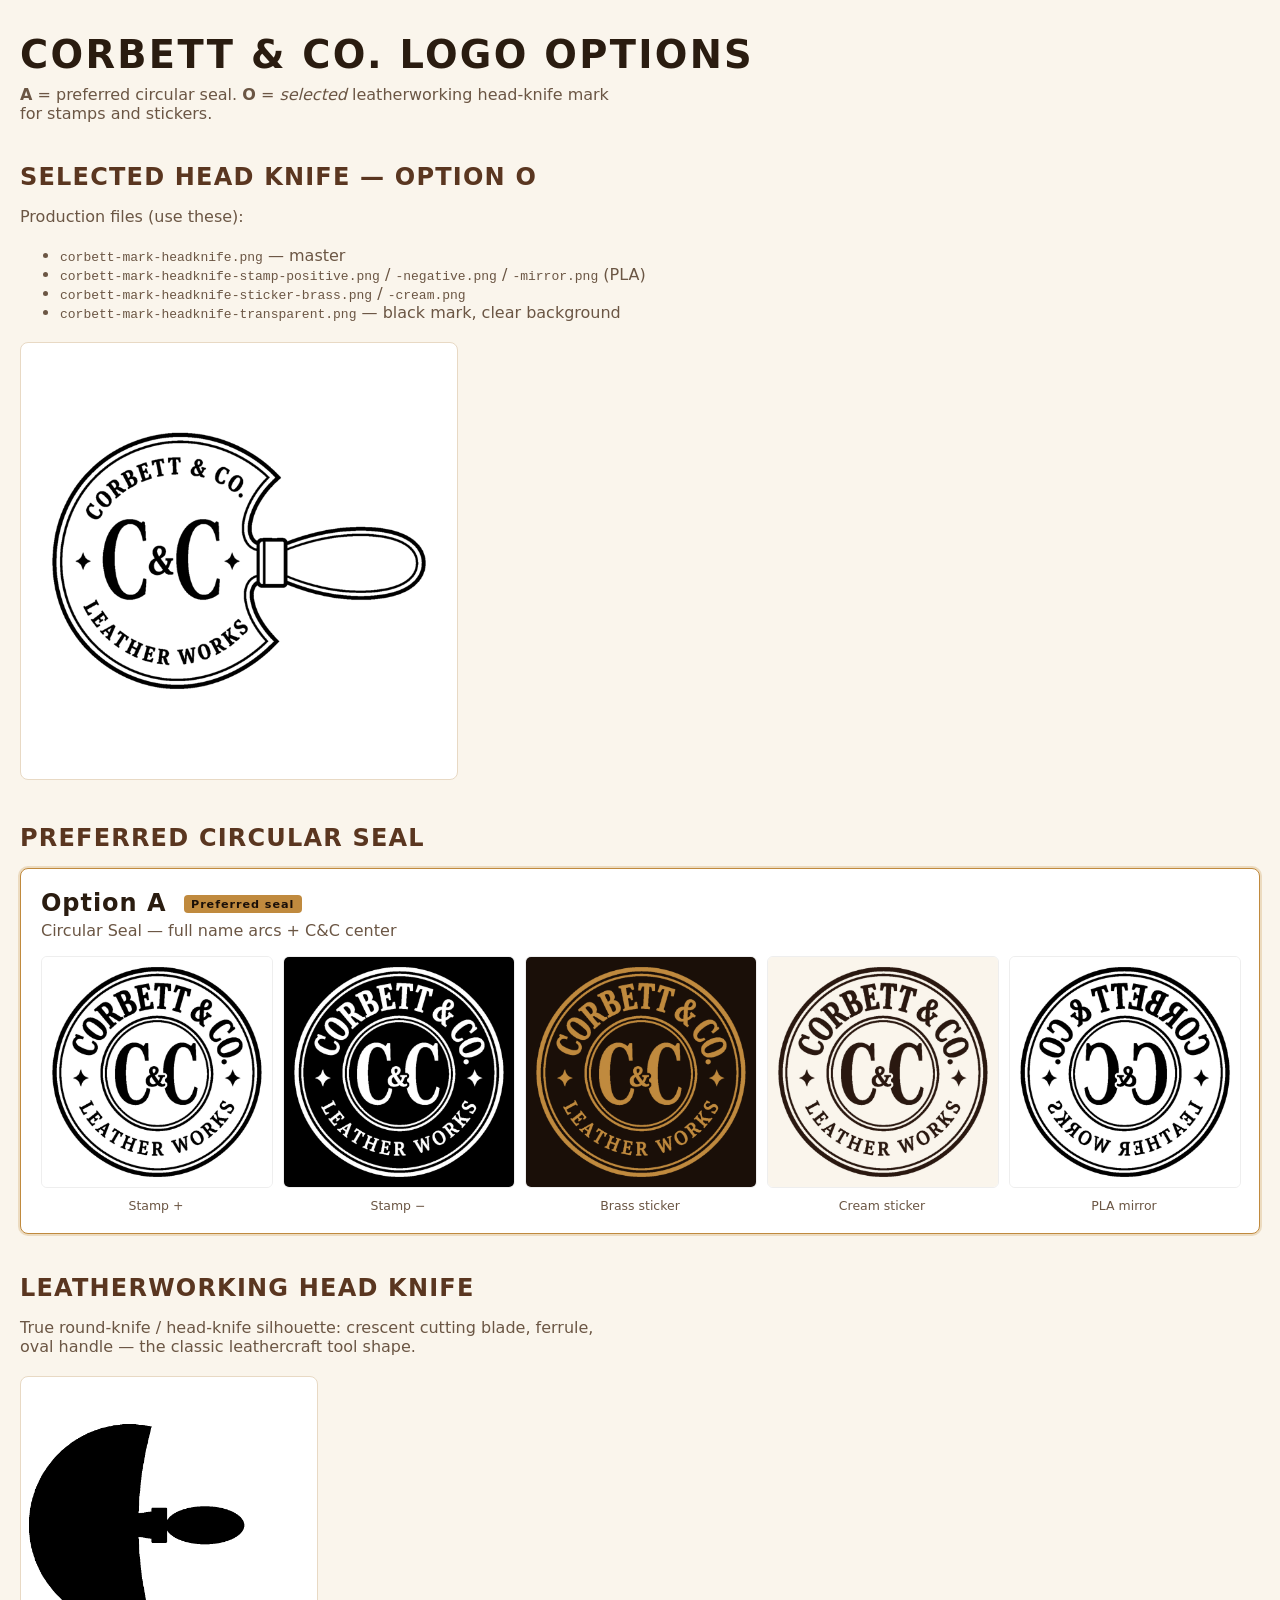
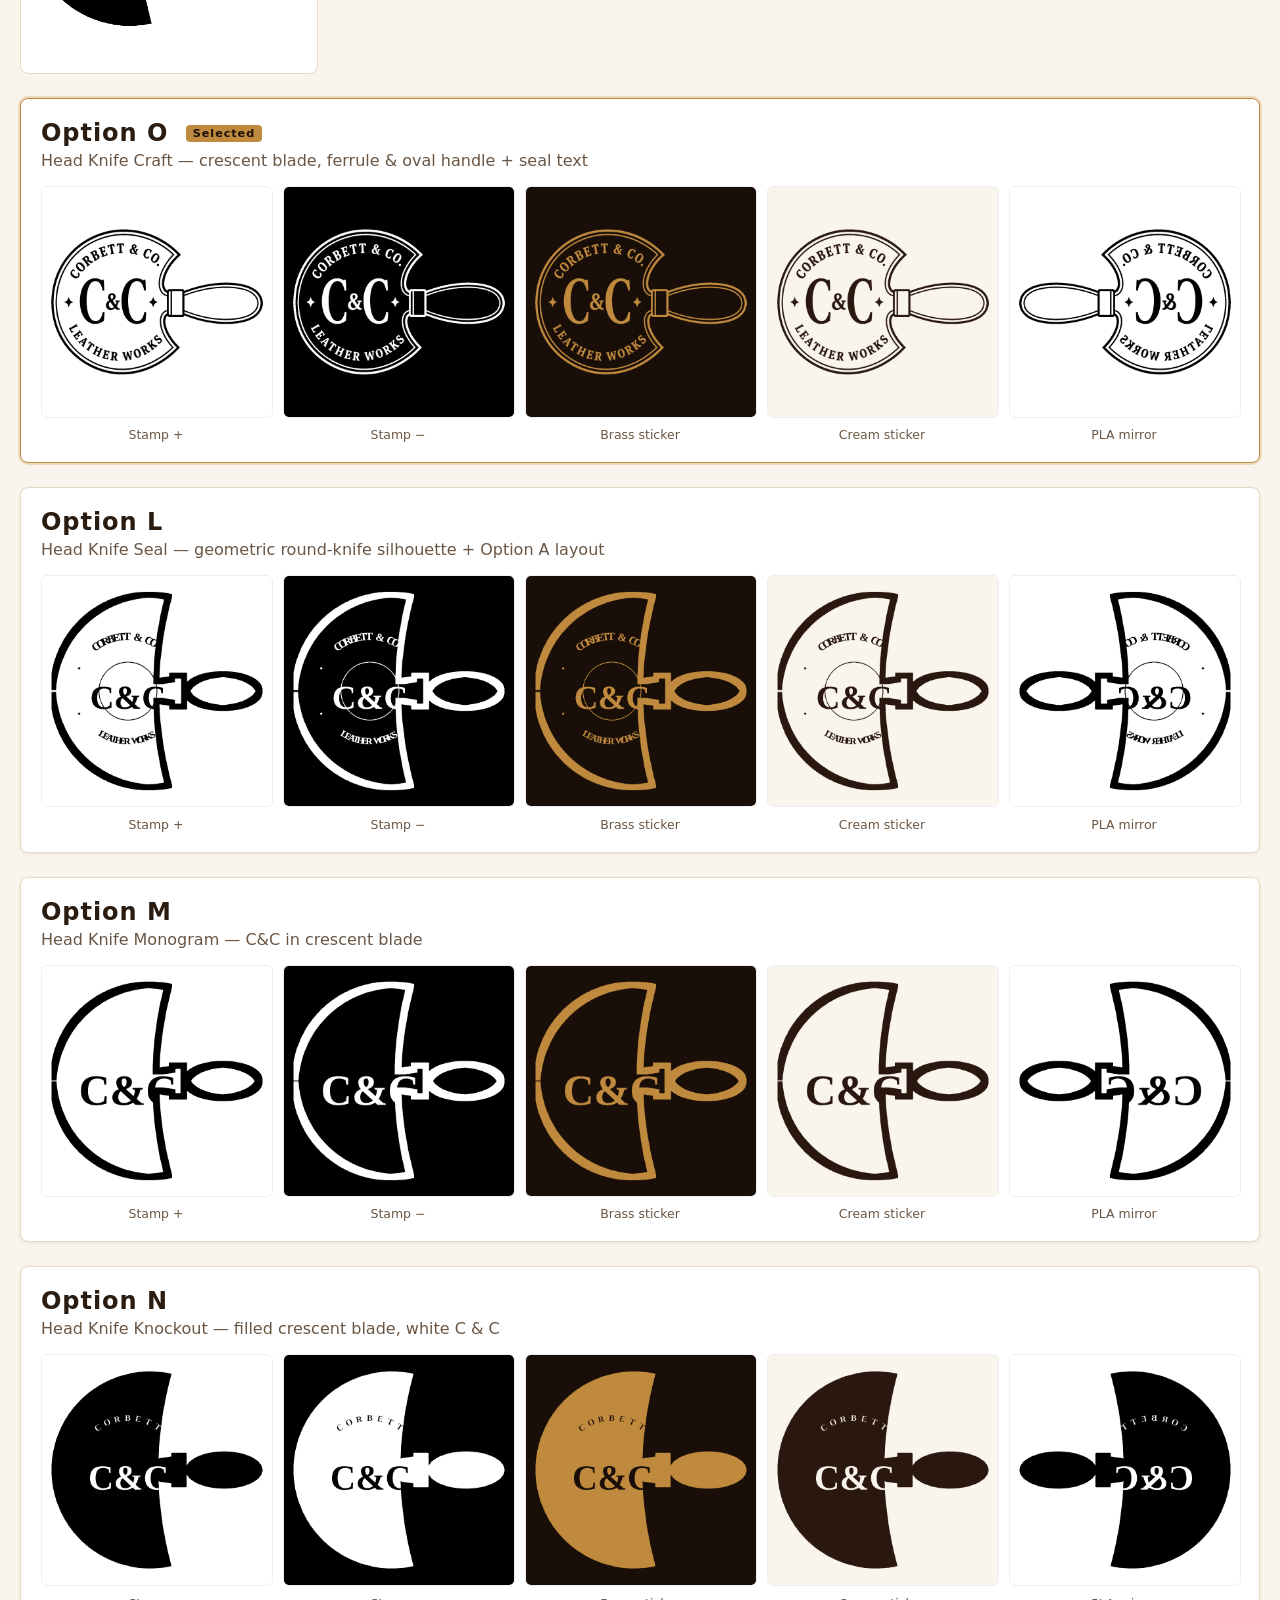
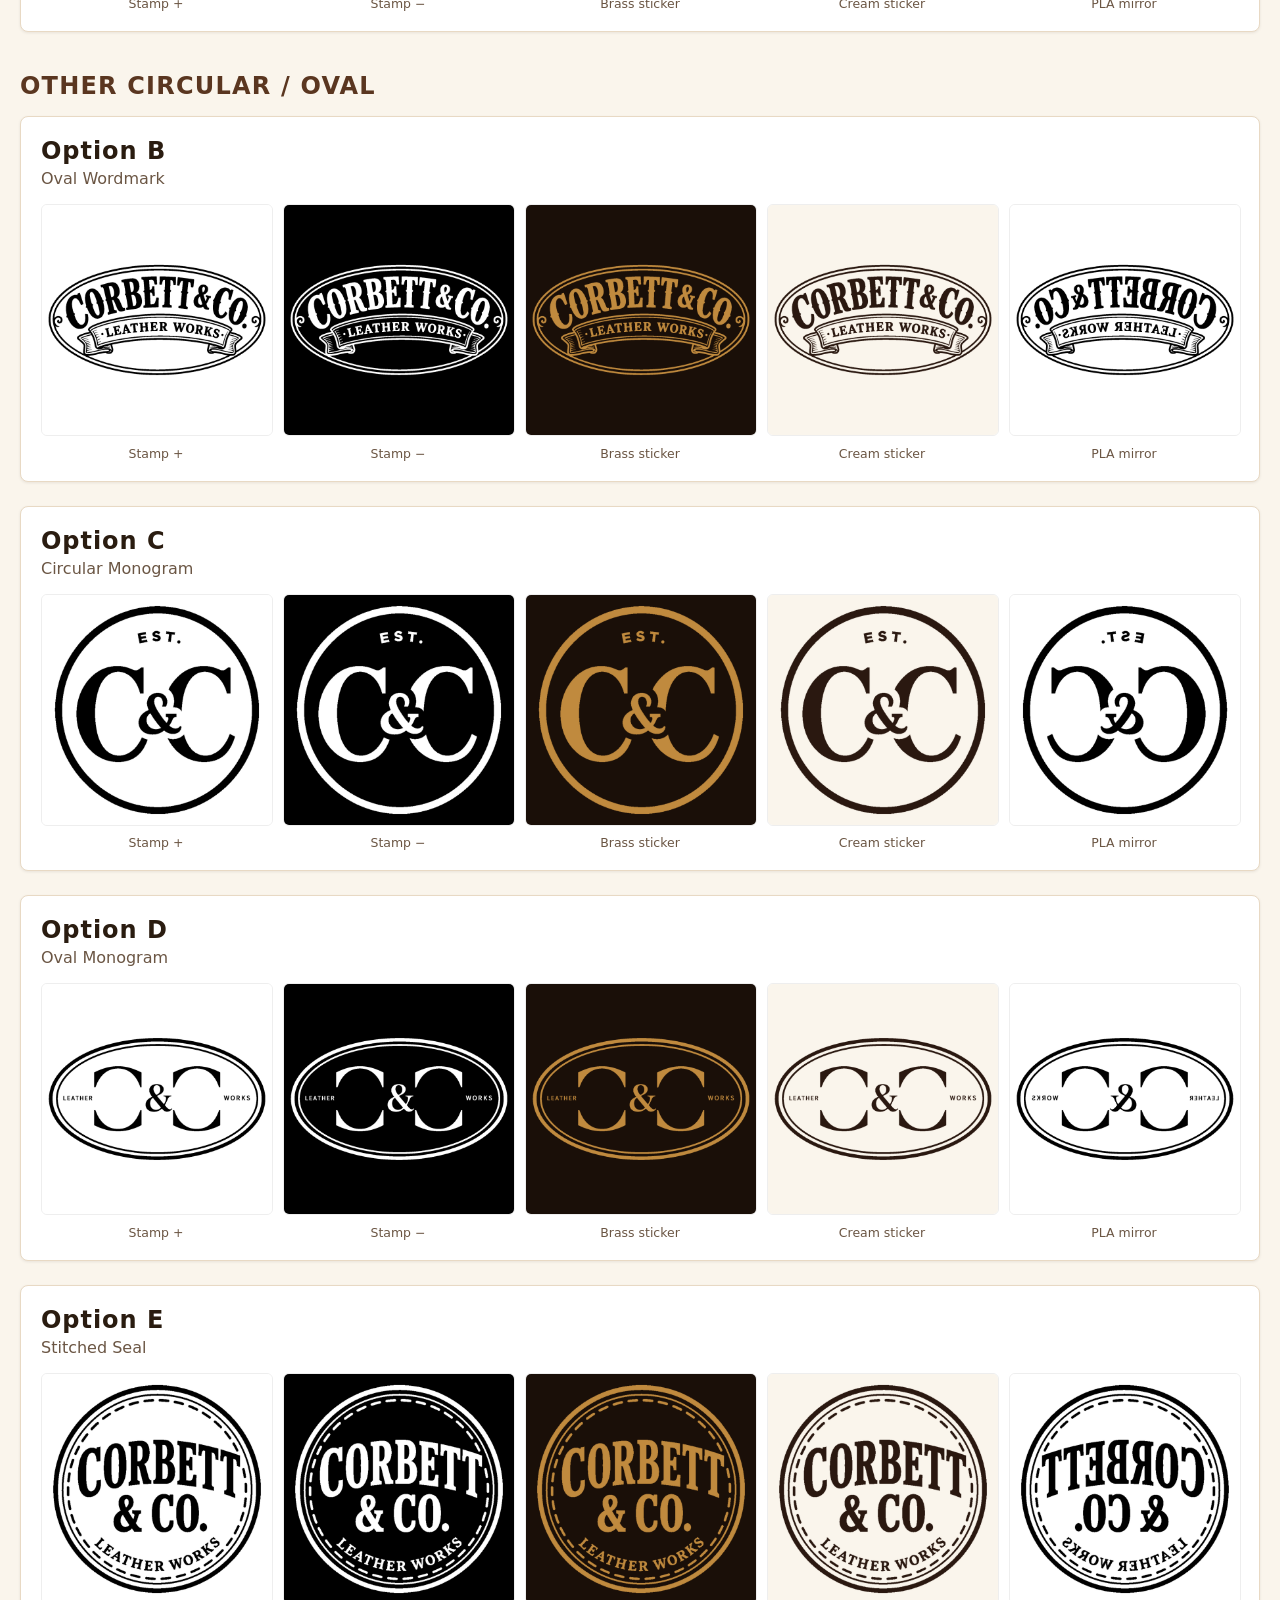
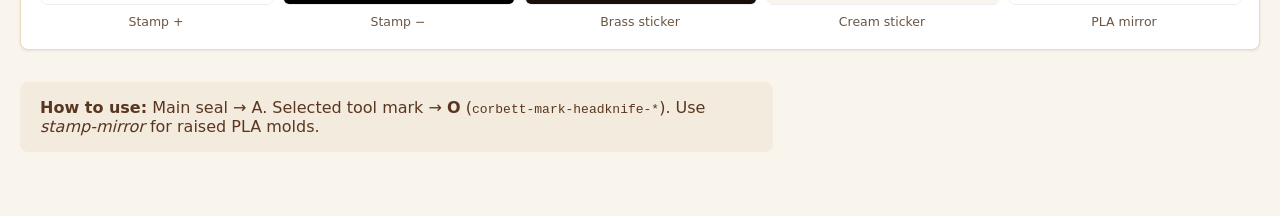
==== commit 0076aacd: "Mark Option O as selected in logo comparison sheet Co-authored-by: Corbett, Matthew L LTC <matthew.c" ====
--- a/assets/logos/index.html
+++ b/assets/logos/index.html
@@ -18,7 +18,16 @@
 .note{margin-top:2rem;padding:1rem 1.25rem;background:#f3ebde;border-radius:8px;color:#5a3620;max-width:70ch}
 </style></head><body>
 <h1>Corbett &amp; Co. Logo Options</h1>
-<p class="lead"><strong>A</strong> = preferred circular seal. <strong>O</strong> = best leatherworking head-knife mark for stamps and stickers.</p>
+<p class="lead"><strong>A</strong> = preferred circular seal. <strong>O</strong> = <em>selected</em> leatherworking head-knife mark for stamps and stickers.</p>
+<h2 class="section">Selected head knife — Option O</h2>
+<p class="lead">Production files (use these):</p>
+<ul class="lead">
+  <li><code>corbett-mark-headknife.png</code> — master</li>
+  <li><code>corbett-mark-headknife-stamp-positive.png</code> / <code>-negative.png</code> / <code>-mirror.png</code> (PLA)</li>
+  <li><code>corbett-mark-headknife-sticker-brass.png</code> / <code>-cream.png</code></li>
+  <li><code>corbett-mark-headknife-transparent.png</code> — black mark, clear background</li>
+</ul>
+<p class="lead"><img src="corbett-mark-headknife-preview.png" alt="Selected Option O head knife mark" style="max-width:420px;background:#fff;border:1px solid #e8d9c4;border-radius:8px;padding:8px"/></p>
 <h2 class="section">Preferred circular seal</h2><article class="card preferred"><h2>Option A <span class="pref">Preferred seal</span></h2><p>Circular Seal — full name arcs + C&C center</p>
     <div class="row">
     <figure><img src="option-a-stamp-positive.png" alt=""><figcaption>Stamp +</figcaption></figure>
@@ -26,7 +35,7 @@
     <figure><img src="option-a-sticker-brass.png" alt=""><figcaption>Brass sticker</figcaption></figure>
     <figure><img src="option-a-sticker-cream.png" alt=""><figcaption>Cream sticker</figcaption></figure>
     <figure><img src="option-a-stamp-mirror.png" alt=""><figcaption>PLA mirror</figcaption></figure>
-    </div></article><h2 class="section">Leatherworking head knife</h2><p class="lead">True round-knife / head-knife silhouette: crescent cutting blade, ferrule, oval handle — the classic leathercraft tool shape.</p><p class="lead"><img src="headknife-silhouette-ref.png" alt="Head knife silhouette" style="max-width:280px;background:#fff;border:1px solid #e8d9c4;border-radius:8px;padding:8px"/></p><article class="card preferred"><h2>Option O <span class="pref">Best head knife</span></h2><p>Head Knife Craft — crescent blade, ferrule & oval handle + seal text</p>
+    </div></article><h2 class="section">Leatherworking head knife</h2><p class="lead">True round-knife / head-knife silhouette: crescent cutting blade, ferrule, oval handle — the classic leathercraft tool shape.</p><p class="lead"><img src="headknife-silhouette-ref.png" alt="Head knife silhouette" style="max-width:280px;background:#fff;border:1px solid #e8d9c4;border-radius:8px;padding:8px"/></p><article class="card preferred"><h2>Option O <span class="pref">Selected</span></h2><p>Head Knife Craft — crescent blade, ferrule & oval handle + seal text</p>
     <div class="row">
     <figure><img src="option-o-stamp-positive.png" alt=""><figcaption>Stamp +</figcaption></figure>
     <figure><img src="option-o-stamp-negative.png" alt=""><figcaption>Stamp −</figcaption></figure>
@@ -83,5 +92,5 @@
     <figure><img src="option-e-sticker-cream.png" alt=""><figcaption>Cream sticker</figcaption></figure>
     <figure><img src="option-e-stamp-mirror.png" alt=""><figcaption>PLA mirror</figcaption></figure>
     </div></article>
-<div class="note"><strong>How to use:</strong> Main seal → A. Tool-shaped stamp/sticker → O (or L/M/N). Use <em>stamp-mirror</em> for raised PLA molds.</div>
+<div class="note"><strong>How to use:</strong> Main seal → A. Selected tool mark → <strong>O</strong> (<code>corbett-mark-headknife-*</code>). Use <em>stamp-mirror</em> for raised PLA molds.</div>
 </body></html>
